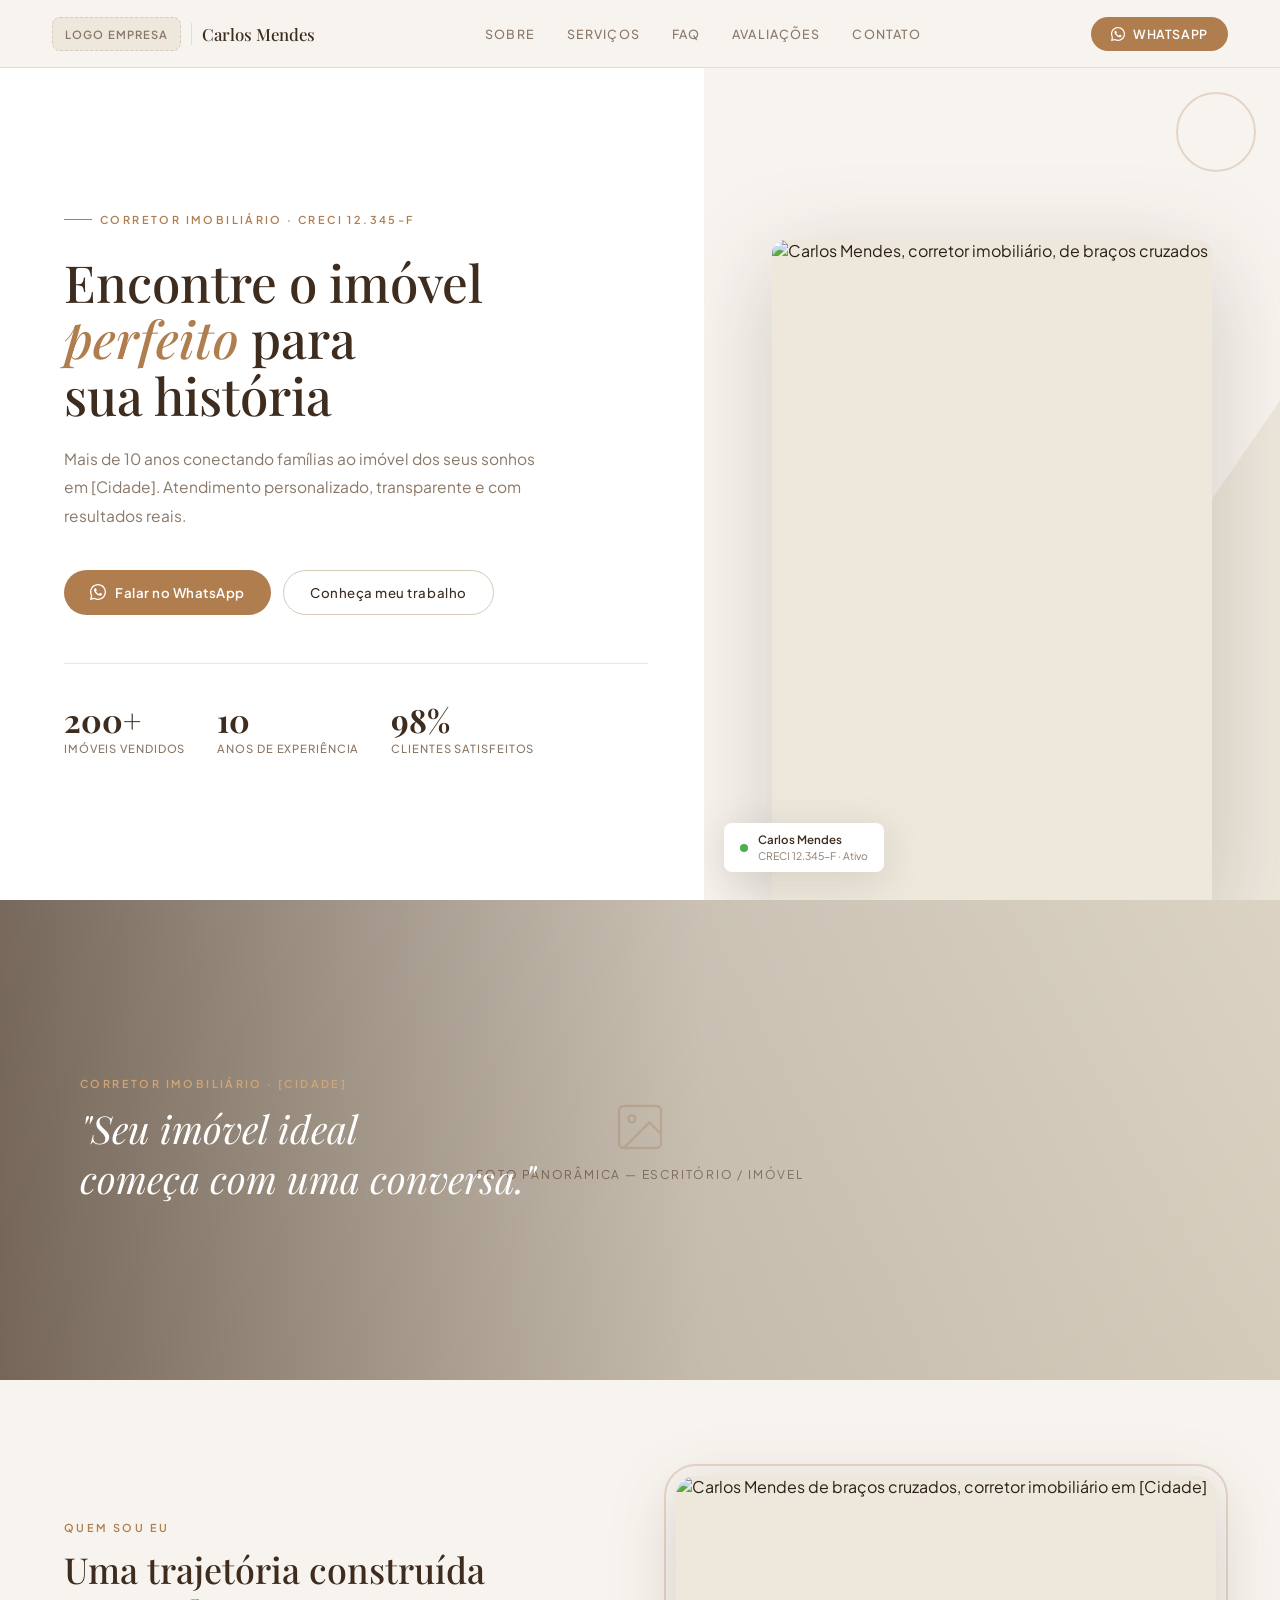
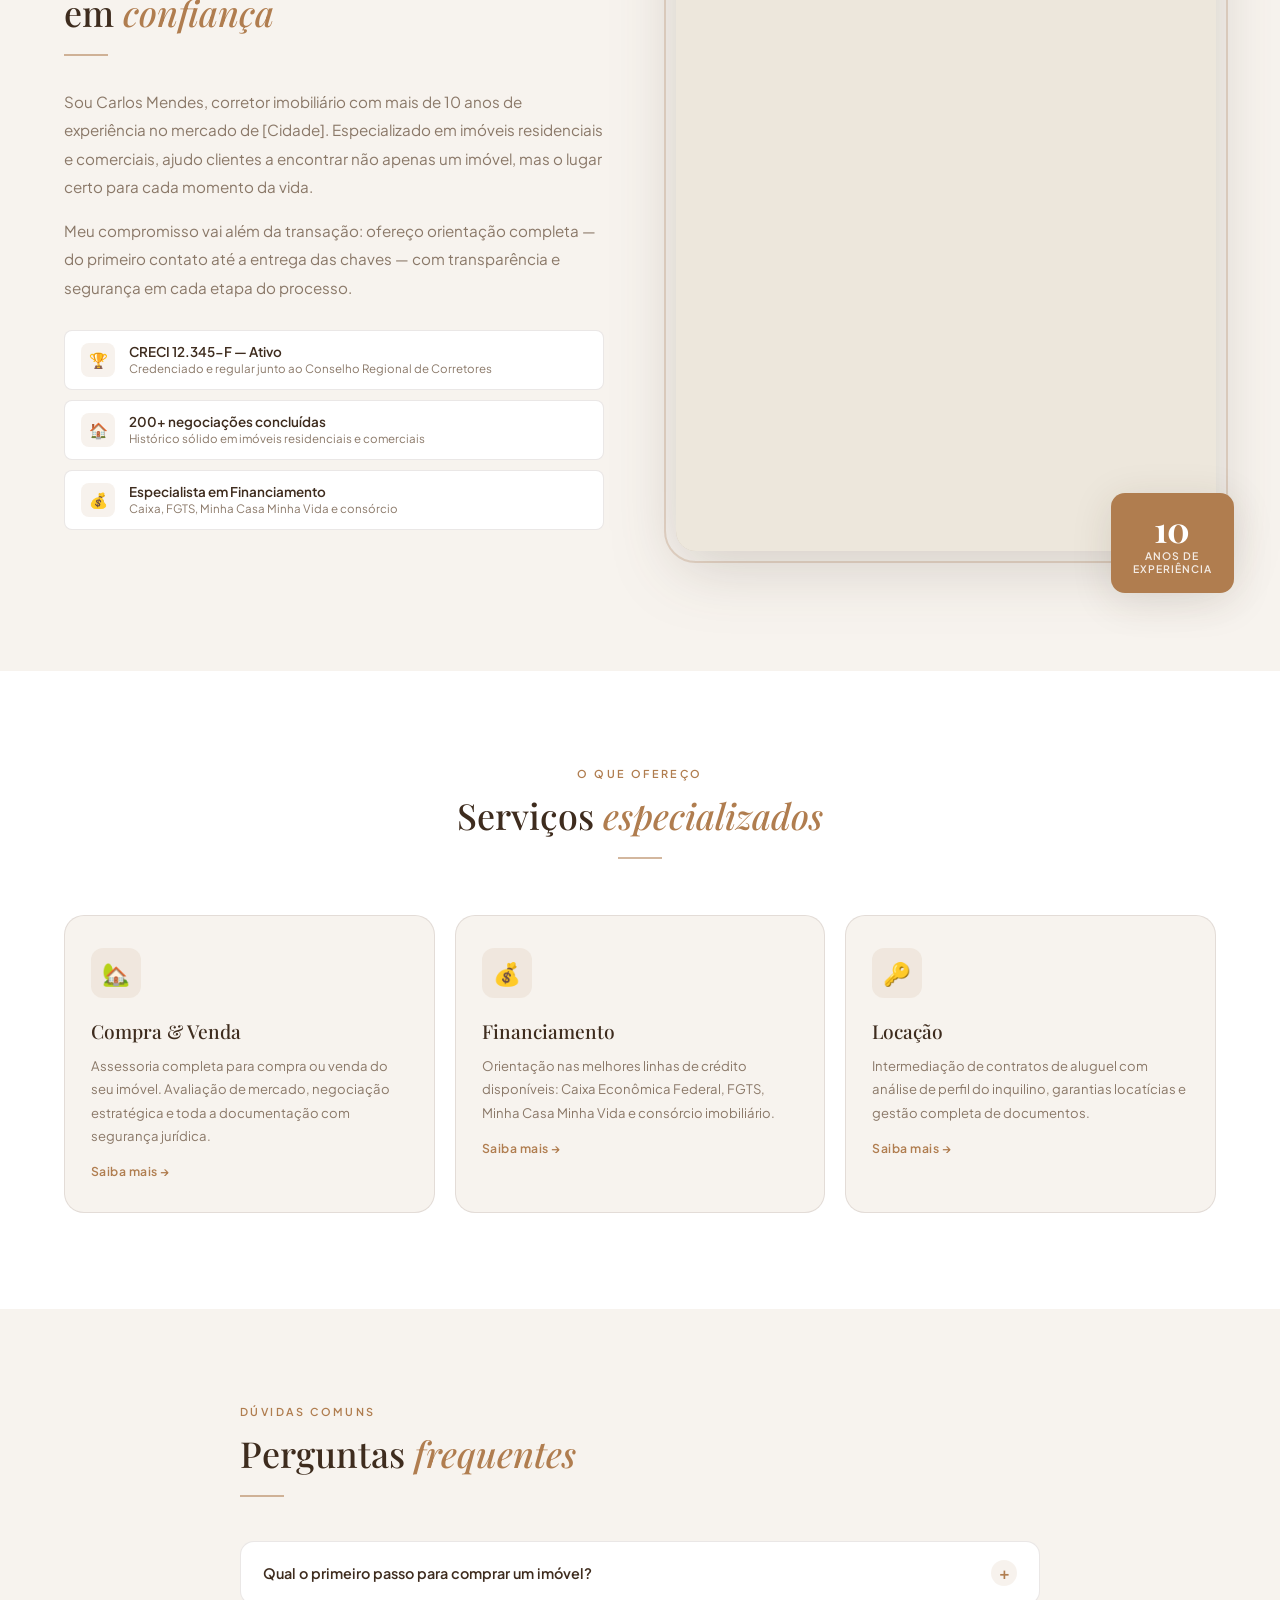
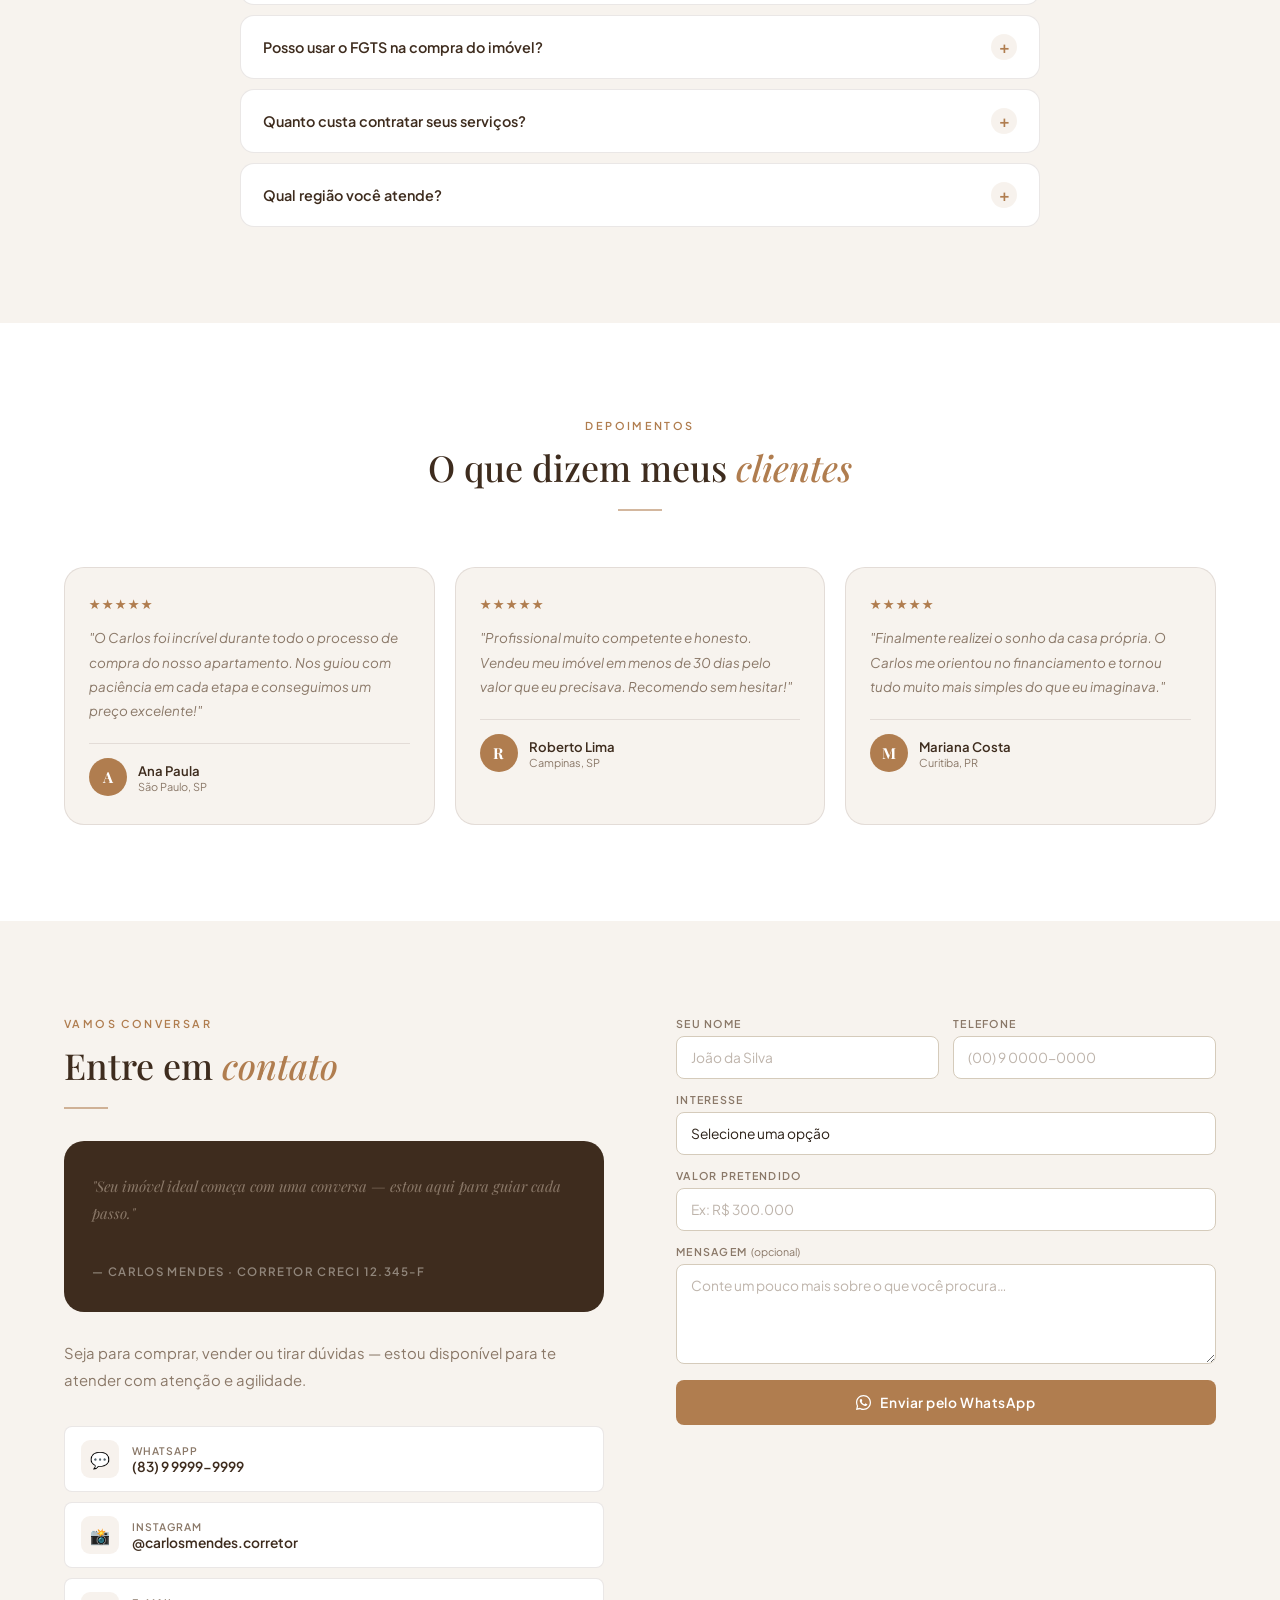
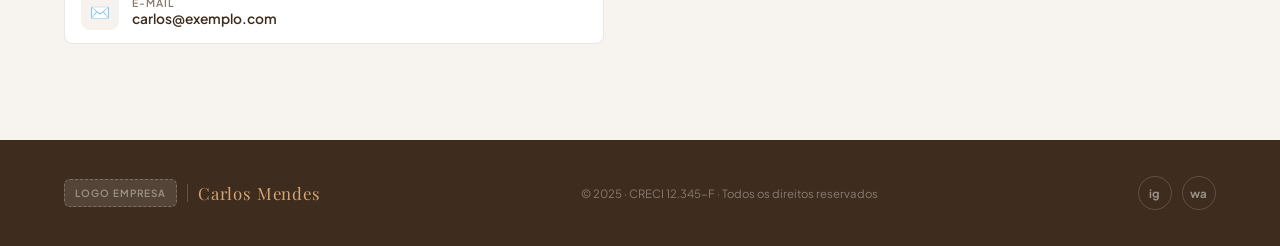
==== PortfolioFinal.html @ 8fe86f91 "Adding code v1.0" ====
<!DOCTYPE html>
<html lang="pt-BR">


<head>
  <!-- ═══════════════════════════════════════════════════════════
       CONFIGURAÇÕES BÁSICAS DO DOCUMENTO
  ═══════════════════════════════════════════════════════════ -->

  <!-- Define o conjunto de caracteres como UTF-8 (suporte a acentos e caracteres especiais) -->
  <meta charset="UTF-8">

  <!-- Garante que o site se adapte ao tamanho da tela do dispositivo (responsividade mobile) -->
  <meta name="viewport" content="width=device-width, initial-scale=1.0">

  <!-- Compatibilidade com versões antigas do Internet Explorer -->
  <meta http-equiv="X-UA-Compatible" content="IE=edge">


  <!-- ═══════════════════════════════════════════════════════════
       SEO — METADADOS BÁSICOS
       Esses dados aparecem nos resultados de busca do Google
  ═══════════════════════════════════════════════════════════ -->

  <!-- Título da página que aparece na aba do navegador e no Google -->
  <!-- PERSONALIZE: substitua [Cidade] pela cidade real do corretor -->
  <title>Carlos Mendes | Corretor Imobiliário em [Cidade] — CRECI 12.345-F</title>

  <!-- Descrição que aparece no Google abaixo do título — máx 160 caracteres -->
  <!-- PERSONALIZE: adapte com a cidade, especialidades e CRECI real -->
  <meta name="description" content="Carlos Mendes, corretor imobiliário com 10 anos de experiência em [Cidade]. Especialista em compra, venda, locação e financiamento imobiliário. CRECI 12.345-F. Atendimento via WhatsApp.">

  <!-- Palavras-chave secundárias (menor peso no Google moderno, mas ainda útil) -->
  <!-- PERSONALIZE: adicione o nome da cidade e especialidades reais -->
  <meta name="keywords" content="corretor imobiliário, imóveis em [cidade], comprar imóvel, vender imóvel, financiamento imobiliário, CRECI, Carlos Mendes corretor">

  <!-- Nome do autor/responsável pela página -->
  <meta name="author" content="Carlos Mendes">

  <!-- Instrução para robôs de busca: indexar a página e seguir todos os links -->
  <!-- max-snippet, max-image-preview e max-video-preview permitem previews ricos no Google -->
  <meta name="robots" content="index, follow, max-snippet:-1, max-image-preview:large, max-video-preview:-1">

  <!-- Cor da barra de endereço no Chrome Mobile (Android) -->
  <meta name="theme-color" content="#F7F3EE">

  <!-- URL canônica: evita conteúdo duplicado quando há múltiplas URLs para a mesma página -->
  <!-- PERSONALIZE: substitua pelo domínio real -->
  <link rel="canonical" href="https://carlosmendes.com.br/">


  <!-- ═══════════════════════════════════════════════════════════
       OPEN GRAPH — COMPARTILHAMENTO NO FACEBOOK / WHATSAPP
       Controla como o link aparece quando compartilhado nas redes sociais
  ═══════════════════════════════════════════════════════════ -->

  <!-- Tipo de conteúdo -->
  <meta property="og:type" content="website">
  <!-- URL oficial da página -->
  <meta property="og:url" content="https://carlosmendes.com.br/">
  <!-- Título exibido no preview de compartilhamento -->
  <meta property="og:title" content="Carlos Mendes | Corretor Imobiliário — CRECI 12.345-F">
  <!-- Descrição no preview de compartilhamento -->
  <meta property="og:description" content="Especialista em compra, venda e locação de imóveis em [Cidade]. Atendimento personalizado e transparente.">
  <!-- Imagem exibida no preview — PERSONALIZE: crie uma imagem 1200×630px e suba no servidor -->
  <meta property="og:image" content="https://carlosmendes.com.br/og-image.jpg">
  <meta property="og:image:width" content="1200">
  <meta property="og:image:height" content="630">
  <!-- Idioma do conteúdo para o Facebook -->
  <meta property="og:locale" content="pt_BR">
  <!-- Nome do site (aparece no preview) -->
  <meta property="og:site_name" content="Carlos Mendes Corretor">


  <!-- ═══════════════════════════════════════════════════════════
       TWITTER CARD — COMPARTILHAMENTO NO TWITTER/X
  ═══════════════════════════════════════════════════════════ -->

  <!-- summary_large_image = imagem grande no preview -->
  <meta name="twitter:card" content="summary_large_image">
  <meta name="twitter:title" content="Carlos Mendes | Corretor Imobiliário">
  <meta name="twitter:description" content="Especialista em compra, venda e locação de imóveis em [Cidade].">
  <meta name="twitter:image" content="https://carlosmendes.com.br/og-image.jpg">


  <!-- ═══════════════════════════════════════════════════════════
       SCHEMA.ORG — DADOS ESTRUTURADOS (JSON-LD)
       Permite que o Google entenda que esta é a página de um Corretor Imobiliário
       e exiba informações ricas nos resultados (estrelas, telefone, endereço)
       PERSONALIZE: atualize todos os campos com os dados reais
  ═══════════════════════════════════════════════════════════ -->
  <script type="application/ld+json">
  {
    "@context": "https://schema.org",
    "@type": "RealEstateAgent",
    "name": "Carlos Mendes",
    "description": "Corretor imobiliário com 10 anos de experiência em [Cidade], especializado em compra, venda, locação e financiamento.",
    "url": "https://carlosmendes.com.br",
    "telephone": "+55-83-99999-9999",
    "email": "carlos@exemplo.com",
    "address": {
      "@type": "PostalAddress",
      "addressLocality": "[Cidade]",
      "addressRegion": "[Estado]",
      "addressCountry": "BR"
    },
    "sameAs": ["https://instagram.com/carlosmendes.corretor"],
    "hasCredential": {
      "@type": "EducationalOccupationalCredential",
      "credentialCategory": "license",
      "name": "CRECI 12.345-F"
    },
    "aggregateRating": {
      "@type": "AggregateRating",
      "ratingValue": "4.9",
      "reviewCount": "87"
    }
  }
  </script>

  <!-- Schema de FAQ: cada pergunta/resposta pode aparecer diretamente nos resultados do Google -->
  <script type="application/ld+json">
  {
    "@context": "https://schema.org",
    "@type": "FAQPage",
    "mainEntity": [
      {
        "@type": "Question",
        "name": "Qual o primeiro passo para comprar um imóvel?",
        "acceptedAnswer": {
          "@type": "Answer",
          "text": "O primeiro passo é entender seu perfil financeiro e definir o valor que pode investir. Em seguida, agendamos uma conversa para mapear suas necessidades e iniciar a busca."
        }
      },
      {
        "@type": "Question",
        "name": "Posso usar o FGTS na compra do imóvel?",
        "acceptedAnswer": {
          "@type": "Answer",
          "text": "Sim! O FGTS pode ser usado para entrada, amortização do saldo devedor ou quitação, desde que atendidas as condições da Caixa Econômica Federal."
        }
      },
      {
        "@type": "Question",
        "name": "Quanto custa contratar um corretor de imóveis?",
        "acceptedAnswer": {
          "@type": "Answer",
          "text": "A comissão é regulamentada pelo CRECI e normalmente paga pelo vendedor. Para o comprador, a intermediação geralmente não gera custo adicional."
        }
      }
    ]
  }
  </script>


  <!-- ═══════════════════════════════════════════════════════════
       FONTES — CARREGAMENTO OTIMIZADO PARA PERFORMANCE
       Técnica: media="print" + onload evita bloquear a renderização
       (a página aparece antes mesmo da fonte terminar de carregar)
  ═══════════════════════════════════════════════════════════ -->

  <!-- Pré-conecta ao servidor do Google Fonts para reduzir latência DNS -->
  <link rel="preconnect" href="https://fonts.googleapis.com">
  <link rel="preconnect" href="https://fonts.gstatic.com" crossorigin>

  <!-- Pré-carrega o CSS das fontes (baixa em paralelo sem bloquear o render) -->
  <link rel="preload" as="style" href="https://fonts.googleapis.com/css2?family=Playfair+Display:ital,wght@0,500;0,700;1,500&family=Plus+Jakarta+Sans:wght@400;500;600&display=swap">

  <!-- Carrega a fonte de forma não-bloqueante:
       começa como media="print" (ignorada no render), e quando carrega muda para media="all" -->
  <link rel="stylesheet" href="https://fonts.googleapis.com/css2?family=Playfair+Display:ital,wght@0,500;0,700;1,500&family=Plus+Jakarta+Sans:wght@400;500;600&display=swap" media="print" onload="this.media='all'">

  <!-- Fallback para usuários sem JavaScript: carrega a fonte normalmente -->
  <noscript>
    <link rel="stylesheet" href="https://fonts.googleapis.com/css2?family=Playfair+Display:ital,wght@0,500;0,700;1,500&family=Plus+Jakarta+Sans:wght@400;500;600&display=swap">
  </noscript>

  <!-- Estilos do portfólio -->
  <link rel="stylesheet" href="Style.css">
</head>

<body>

  <!-- Link de acessibilidade invisível — aparece apenas ao navegar via teclado (Tab)
       Permite usuários com leitores de tela pular direto para o conteúdo -->
  <a class="skip-link" href="#main-content">Ir para o conteúdo principal</a>


  <!-- ══════════════════════════════════════════════════════════
       NAVEGAÇÃO PRINCIPAL FIXA
  ══════════════════════════════════════════════════════════ -->
  <nav role="navigation" aria-label="Navegação principal">

    <!-- Marca: logo da empresa + divisor + nome do corretor -->
    <div class="nav-brand">

      <!-- ── SLOT LOGO DA EMPRESA NA NAV ──
           COMO USAR: substitua o <span> abaixo por:
           <img class="nav-logo-empresa" src="logo-imobiliaria.png" alt="Nome da Imobiliária" width="120" height="34">
      -->
      <div class="nav-logo-empresa">
        <span class="nav-logo-placeholder" aria-label="Espaço para logo da imobiliária">Logo Empresa</span>
      </div>

      <!-- Divisor vertical entre logo e nome -->
      <div class="nav-divider" aria-hidden="true"></div>

      <!-- Nome do corretor na nav -->
      <span class="nav-nome">Carlos Mendes</span>
    </div>

    <!-- Links de navegação (DIV em vez de nav para evitar nav aninhado — HTML inválido) -->
    <div class="nav-links" aria-label="Links de navegação">
      <a href="#sobre">Sobre</a>
      <a href="#servicos">Serviços</a>
      <a href="#faq">FAQ</a>
      <a href="#feedbacks">Avaliações</a>
      <a href="#contato">Contato</a>
    </div>

    <!-- Botão WhatsApp no canto direito
         target="_blank" abre em nova aba | rel="noopener noreferrer" previne vulnerabilidade de segurança
         PERSONALIZE: substitua o número pelo real no formato DDI+DDD+número -->
    <a href="https://wa.me/5583999999999?text=Olá%2C%20vim%20pelo%20site%20e%20gostaria%20de%20mais%20informações!"
       class="nav-cta" target="_blank" rel="noopener noreferrer"
       aria-label="Abrir WhatsApp para falar com Carlos Mendes">
      <svg width="14" height="14" viewBox="0 0 24 24" fill="currentColor" aria-hidden="true">
        <path d="M17.472 14.382c-.297-.149-1.758-.867-2.03-.967-.273-.099-.471-.148-.67.15-.197.297-.767.966-.94 1.164-.173.199-.347.223-.644.075-.297-.15-1.255-.463-2.39-1.475-.883-.788-1.48-1.761-1.653-2.059-.173-.297-.018-.458.13-.606.134-.133.298-.347.446-.52.149-.174.198-.298.298-.497.099-.198.05-.371-.025-.52-.075-.149-.669-1.612-.916-2.207-.242-.579-.487-.5-.669-.51-.173-.008-.371-.01-.57-.01-.198 0-.52.074-.792.372-.272.297-1.04 1.016-1.04 2.479 0 1.462 1.065 2.875 1.213 3.074.149.198 2.096 3.2 5.077 4.487.709.306 1.262.489 1.694.625.712.227 1.36.195 1.871.118.571-.085 1.758-.719 2.006-1.413.248-.694.248-1.289.173-1.413-.074-.124-.272-.198-.57-.347z"/>
        <path d="M12 0C5.373 0 0 5.373 0 12c0 2.025.507 3.933 1.395 5.608L0 24l6.545-1.376C8.18 23.516 10.05 24 12 24c6.627 0 12-5.373 12-12S18.627 0 12 0zm0 22c-1.85 0-3.612-.478-5.153-1.32l-.37-.219-3.821.802.835-3.706-.24-.381C2.493 15.546 2 13.83 2 12 2 6.477 6.477 2 12 2s10 4.477 10 10-4.477 10-10 10z"/>
      </svg>
      WhatsApp
    </a>

    <!-- Botão hambúrguer — aria-expanded indica ao leitor de tela se o menu está aberto -->
    <button class="hamburger" onclick="toggleMenu()" aria-expanded="false" aria-controls="mobileMenu" aria-label="Abrir menu">
      <span></span>
      <span></span>
      <span></span>
    </button>
  </nav>


  <!-- ══════════════════════════════════════════════════════════
       MENU MOBILE (OVERLAY)
       role="dialog" e aria-modal informam leitores de tela que é um modal
  ══════════════════════════════════════════════════════════ -->
  <div class="mob-menu" id="mobileMenu" role="dialog" aria-modal="true" aria-label="Menu de navegação">
    <!-- Botão fechar (×) no canto superior direito -->
    <button class="mob-close" onclick="toggleMenu()" aria-label="Fechar menu">✕</button>

    <!-- Links — onclick fecha o menu ao navegar para uma seção -->
    <a href="#sobre"     onclick="toggleMenu()">Sobre</a>
    <a href="#servicos"  onclick="toggleMenu()">Serviços</a>
    <a href="#faq"       onclick="toggleMenu()">FAQ</a>
    <a href="#feedbacks" onclick="toggleMenu()">Avaliações</a>
    <a href="#contato"   onclick="toggleMenu()">Contato</a>

    <!-- CTA WhatsApp no menu mobile -->
    <a href="https://wa.me/5583999999999" class="btn-primary mob-cta"
       target="_blank" rel="noopener noreferrer" onclick="toggleMenu()">
      Falar no WhatsApp
    </a>
  </div>


  <!-- ══════════════════════════════════════════════════════════
       CONTEÚDO PRINCIPAL
       id="main-content" é o destino do skip-link de acessibilidade
  ══════════════════════════════════════════════════════════ -->
  <main id="main-content">


    <!-- ═══════════════════════════════════════════════════════
         HERO — PRIMEIRA DOBRA
         Primeira coisa que o visitante vê ao acessar o site
    ═══════════════════════════════════════════════════════ -->
    <section id="hero" aria-label="Apresentação">

      <!-- Coluna esquerda: conteúdo textual + CTAs + estatísticas -->
      <div class="hero-left">
        <!-- Tag de credencial acima do título -->
        <span class="hero-eyebrow">Corretor Imobiliário · CRECI 12.345-F</span>

        <!-- H1: deve existir apenas uma vez por página — fundamental para SEO -->
        <h1 class="hero-title">
          Encontre o imóvel<br>
          <em>perfeito</em> para<br>
          sua história
        </h1>

        <!-- Descrição resumida — PERSONALIZE com a cidade real -->
        <p class="hero-desc">
          Mais de 10 anos conectando famílias ao imóvel dos seus sonhos em [Cidade].
          Atendimento personalizado, transparente e com resultados reais.
        </p>

        <!-- Dois botões: primário (WhatsApp) e secundário (rolar para Sobre) -->
        <div class="hero-ctas">
          <!-- Botão principal: abre WhatsApp com mensagem pré-preenchida
               O texto da mensagem está URL-encoded (espaços viram %20, etc.) -->
          <a href="https://wa.me/5583999999999?text=Olá%2C%20vim%20pelo%20site%20e%20gostaria%20de%20mais%20informações!"
             class="btn-primary" target="_blank" rel="noopener noreferrer"
             aria-label="Falar com Carlos Mendes pelo WhatsApp">
            <svg width="16" height="16" viewBox="0 0 24 24" fill="currentColor" aria-hidden="true">
              <path d="M17.472 14.382c-.297-.149-1.758-.867-2.03-.967-.273-.099-.471-.148-.67.15-.197.297-.767.966-.94 1.164-.173.199-.347.223-.644.075-.297-.15-1.255-.463-2.39-1.475-.883-.788-1.48-1.761-1.653-2.059-.173-.297-.018-.458.13-.606.134-.133.298-.347.446-.52.149-.174.198-.298.298-.497.099-.198.05-.371-.025-.52-.075-.149-.669-1.612-.916-2.207-.242-.579-.487-.5-.669-.51-.173-.008-.371-.01-.57-.01-.198 0-.52.074-.792.372-.272.297-1.04 1.016-1.04 2.479 0 1.462 1.065 2.875 1.213 3.074.149.198 2.096 3.2 5.077 4.487.709.306 1.262.489 1.694.625.712.227 1.36.195 1.871.118.571-.085 1.758-.719 2.006-1.413.248-.694.248-1.289.173-1.413-.074-.124-.272-.198-.57-.347z"/>
              <path d="M12 0C5.373 0 0 5.373 0 12c0 2.025.507 3.933 1.395 5.608L0 24l6.545-1.376C8.18 23.516 10.05 24 12 24c6.627 0 12-5.373 12-12S18.627 0 12 0zm0 22c-1.85 0-3.612-.478-5.153-1.32l-.37-.219-3.821.802.835-3.706-.24-.381C2.493 15.546 2 13.83 2 12 2 6.477 6.477 2 12 2s10 4.477 10 10-4.477 10-10 10z"/>
            </svg>
            Falar no WhatsApp
          </a>
          <!-- Botão secundário: ancora para a seção #sobre -->
          <a href="#sobre" class="btn-ghost">Conheça meu trabalho</a>
        </div>

        <!-- Estatísticas em destaque -->
        <div class="hero-stats" aria-label="Estatísticas">
          <div>
            <div class="stat-num">200<span aria-hidden="true">+</span></div>
            <div class="stat-lbl">Imóveis vendidos</div>
          </div>
          <div>
            <div class="stat-num">10</div>
            <div class="stat-lbl">Anos de experiência</div>
          </div>
          <div>
            <div class="stat-num">98%</div>
            <div class="stat-lbl">Clientes satisfeitos</div>
          </div>
        </div>
      </div>

      <!-- Coluna direita: foto do corretor como elemento visual
           aria-hidden pois é decorativa — conteúdo já está no texto -->
      <div class="hero-right" aria-hidden="true">
        <div class="hero-photo-wrap">
          <!-- ── FOTO 2 — PNG do corretor ──
               Substitua src pelo arquivo real (PNG fundo transparente, 600×900px)
               loading="eager" + fetchpriority="high" = carrega imediatamente (é o LCP da página) -->
          <img
            class="foto-hero"
            src="foto-corretor-hero.png"
            alt="Carlos Mendes, corretor imobiliário, de braços cruzados"
            width="440" height="660"
            loading="eager"
            fetchpriority="high"
            decoding="async"
            onerror="this.style.background='var(--sand-mid)';this.removeAttribute('src')"
          >
        </div>
        <!-- Badge CRECI flutuante sobre a foto -->
        <div class="badge-creci" aria-label="CRECI ativo">
          <div class="badge-dot" aria-hidden="true"></div>
          <div>
            <div class="badge-label">Carlos Mendes</div>
            <div class="badge-sub">CRECI 12.345-F · Ativo</div>
          </div>
        </div>
      </div>
    </section>


    <!-- ═══════════════════════════════════════════════════════
         BANNER FULL-WIDTH — FOTO 1
         Imagem panorâmica do escritório/imóvel que vai de ponta a ponta
         PERSONALIZE: substitua src pelo arquivo real (1600×480px JPG)
    ═══════════════════════════════════════════════════════ -->
    <div id="banner-full" role="img" aria-label="Ambiente de trabalho de Carlos Mendes">
      <img
        class="banner-img"
        src="banner-escritorio.jpg"
        alt="Escritório e imóveis atendidos por Carlos Mendes em [Cidade]"
        width="1600" height="480"
        loading="eager"
        fetchpriority="high"
        decoding="async"
        onerror="this.style.display='none'; this.parentElement.querySelector('.banner-placeholder').style.display='flex';"
      >
      <!-- Placeholder: visível quando a imagem não carrega (onerror) -->
      <div class="banner-placeholder" style="display:none;" aria-hidden="true">
        <svg width="56" height="56" viewBox="0 0 24 24" fill="none" stroke="#B07D4F" stroke-width="1">
          <rect x="3" y="3" width="18" height="18" rx="2"/>
          <circle cx="8.5" cy="8.5" r="1.5"/>
          <path d="M21 15l-5-5L5 21"/>
        </svg>
        <span>Foto panorâmica — escritório / imóvel</span>
      </div>
      <!-- Overlay com texto sobre a imagem -->
      <div class="banner-overlay" aria-hidden="true">
        <span class="banner-tag">Corretor Imobiliário · [Cidade]</span>
        <p class="banner-quote">"Seu imóvel ideal<br>começa com uma conversa."</p>
      </div>
    </div>


    <!-- ═══════════════════════════════════════════════════════
         SOBRE MIM
         aria-labelledby="sobre-titulo" associa a section ao seu H2 para leitores de tela
    ═══════════════════════════════════════════════════════ -->
    <section id="sobre" aria-labelledby="sobre-titulo">

      <!-- Coluna esquerda: texto + credenciais -->
      <div class="sobre-text fade-in">
        <span class="section-eyebrow">Quem sou eu</span>
        <h2 class="section-title" id="sobre-titulo">
          Uma trajetória construída<br>em <em>confiança</em>
        </h2>
        <div class="accent-bar" aria-hidden="true"></div>

        <!-- Texto biográfico — PERSONALIZE com cidade e especialidades reais -->
        <p>
          Sou Carlos Mendes, corretor imobiliário com mais de 10 anos de experiência no mercado de [Cidade].
          Especializado em imóveis residenciais e comerciais, ajudo clientes a encontrar não apenas um imóvel,
          mas o lugar certo para cada momento da vida.
        </p>
        <p>
          Meu compromisso vai além da transação: ofereço orientação completa — do primeiro contato até
          a entrega das chaves — com transparência e segurança em cada etapa do processo.
        </p>

        <!-- Lista de credenciais com ícone + nome + descrição -->
        <ul class="creds" aria-label="Credenciais e diferenciais">
          <li class="cred-row">
            <div class="cred-ic" aria-hidden="true">🏆</div>
            <div>
              <div class="cred-name">CRECI 12.345-F — Ativo</div>
              <div class="cred-desc">Credenciado e regular junto ao Conselho Regional de Corretores</div>
            </div>
          </li>
          <li class="cred-row">
            <div class="cred-ic" aria-hidden="true">🏠</div>
            <div>
              <div class="cred-name">200+ negociações concluídas</div>
              <div class="cred-desc">Histórico sólido em imóveis residenciais e comerciais</div>
            </div>
          </li>
          <li class="cred-row">
            <div class="cred-ic" aria-hidden="true">💰</div>
            <div>
              <div class="cred-name">Especialista em Financiamento</div>
              <div class="cred-desc">Caixa, FGTS, Minha Casa Minha Vida e consórcio</div>
            </div>
          </li>
        </ul>
      </div>

      <!-- Coluna direita: foto do corretor sobre fundo decorativo -->
      <div class="sobre-visual fade-in" aria-hidden="true">
        <div class="sobre-photo-frame">
          <!-- ── FOTO 3 — PNG do corretor de braços cruzados ou apontando ──
               Substitua src pelo arquivo real (PNG fundo transparente, 600×750px)
               loading="lazy" posterga o carregamento (elemento abaixo do fold) -->
          <img
            class="foto-sobre"
            src="foto-corretor-sobre.png"
            alt="Carlos Mendes de braços cruzados, corretor imobiliário em [Cidade]"
            width="600" height="750"
            loading="lazy"
            decoding="async"
            onerror="this.style.background='var(--sand-mid)';this.removeAttribute('src')"
          >
        </div>
        <!-- Card dourado flutuante no canto inferior direito -->
        <div class="exp-card" aria-label="10 anos de experiência">
          <div class="exp-num">10</div>
          <div class="exp-lbl">anos de<br>experiência</div>
        </div>
      </div>
    </section>


    <!-- ═══════════════════════════════════════════════════════
         SERVIÇOS
    ═══════════════════════════════════════════════════════ -->
    <section id="servicos" aria-labelledby="servicos-titulo">
      <div class="section-header fade-in">
        <span class="section-eyebrow">O que ofereço</span>
        <h2 class="section-title" id="servicos-titulo">Serviços <em>especializados</em></h2>
        <div class="accent-bar"></div>
      </div>

      <!-- article é o elemento semântico correto para conteúdo autônomo como um card -->
      <div class="services-grid">
        <article class="service-card fade-in">
          <div class="svc-icon" aria-hidden="true">🏡</div>
          <h3 class="svc-name">Compra &amp; Venda</h3><!-- &amp; é o escape correto para & em HTML -->
          <p class="svc-desc">Assessoria completa para compra ou venda do seu imóvel. Avaliação de mercado, negociação estratégica e toda a documentação com segurança jurídica.</p>
          <a href="#contato" class="svc-link" aria-label="Saiba mais sobre compra e venda de imóveis">Saiba mais →</a>
        </article>
        <article class="service-card fade-in">
          <div class="svc-icon" aria-hidden="true">💰</div>
          <h3 class="svc-name">Financiamento</h3>
          <p class="svc-desc">Orientação nas melhores linhas de crédito disponíveis: Caixa Econômica Federal, FGTS, Minha Casa Minha Vida e consórcio imobiliário.</p>
          <a href="#contato" class="svc-link" aria-label="Saiba mais sobre financiamento imobiliário">Saiba mais →</a>
        </article>
        <article class="service-card fade-in">
          <div class="svc-icon" aria-hidden="true">🔑</div>
          <h3 class="svc-name">Locação</h3>
          <p class="svc-desc">Intermediação de contratos de aluguel com análise de perfil do inquilino, garantias locatícias e gestão completa de documentos.</p>
          <a href="#contato" class="svc-link" aria-label="Saiba mais sobre locação de imóveis">Saiba mais →</a>
        </article>
      </div>
    </section>


    <!-- ═══════════════════════════════════════════════════════
         FAQ — PERGUNTAS FREQUENTES
         As perguntas também estão no Schema.org JSON-LD no <head>
         para aparecerem diretamente nos resultados do Google
    ═══════════════════════════════════════════════════════ -->
    <section id="faq" aria-labelledby="faq-titulo">
      <div class="faq-inner">
        <div class="fade-in" style="margin-bottom:44px;">
          <span class="section-eyebrow">Dúvidas comuns</span>
          <h2 class="section-title" id="faq-titulo">Perguntas <em>frequentes</em></h2>
          <div class="accent-bar"></div>
        </div>

        <div class="faq-list fade-in" role="list">

          <!-- Cada item FAQ: botão clicável (pergunta) + div oculta (resposta)
               onclick passa o elemento pai para toggleFaq() no JS -->
          <div class="faq-item" role="listitem">
            <button class="faq-q" onclick="toggleFaq(this.parentElement)" aria-expanded="false">
              Qual o primeiro passo para comprar um imóvel?
              <span class="faq-icon" aria-hidden="true">+</span>
            </button>
            <div class="faq-a" role="region">
              O primeiro passo é entender seu perfil financeiro e definir o valor que pode investir.
              Em seguida, agendamos uma conversa para mapear suas necessidades e iniciar a busca pelo imóvel ideal.
            </div>
          </div>

          <div class="faq-item" role="listitem">
            <button class="faq-q" onclick="toggleFaq(this.parentElement)" aria-expanded="false">
              Posso usar o FGTS na compra do imóvel?
              <span class="faq-icon" aria-hidden="true">+</span>
            </button>
            <div class="faq-a" role="region">
              Sim! O FGTS pode ser utilizado para entrada, amortizar o saldo devedor ou quitar o financiamento,
              desde que atendidas as condições da Caixa Econômica Federal. Oriento você em cada etapa desse processo.
            </div>
          </div>

          <div class="faq-item" role="listitem">
            <button class="faq-q" onclick="toggleFaq(this.parentElement)" aria-expanded="false">
              Quanto custa contratar seus serviços?
              <span class="faq-icon" aria-hidden="true">+</span>
            </button>
            <div class="faq-a" role="region">
              A comissão do corretor é regulamentada pelo CRECI e normalmente é paga pelo vendedor.
              Para o comprador, o serviço de intermediação geralmente não gera custo adicional.
            </div>
          </div>

          <div class="faq-item" role="listitem">
            <button class="faq-q" onclick="toggleFaq(this.parentElement)" aria-expanded="false">
              Qual região você atende?
              <span class="faq-icon" aria-hidden="true">+</span>
            </button>
            <div class="faq-a" role="region">
              Atuo principalmente em [Cidade] e região. Entre em contato e me conte onde está
              buscando seu imóvel — será um prazer te orientar!
            </div>
          </div>

        </div>
      </div>
    </section>


    <!-- ═══════════════════════════════════════════════════════
         FEEDBACKS / DEPOIMENTOS
    ═══════════════════════════════════════════════════════ -->
    <section id="feedbacks" aria-labelledby="feedbacks-titulo">
      <div class="section-header fade-in">
        <span class="section-eyebrow">Depoimentos</span>
        <h2 class="section-title" id="feedbacks-titulo">O que dizem meus <em>clientes</em></h2>
        <div class="accent-bar"></div>
      </div>

      <div class="testimonials" aria-label="Avaliações de clientes">
        <!-- blockquote é o elemento semântico correto para citações -->
        <article class="t-card fade-in">
          <div class="t-stars" aria-label="5 estrelas">★★★★★</div>
          <blockquote class="t-text">"O Carlos foi incrível durante todo o processo de compra do nosso apartamento. Nos guiou com paciência em cada etapa e conseguimos um preço excelente!"</blockquote>
          <div class="t-author">
            <div class="t-avatar" aria-hidden="true">A</div><!-- inicial do nome -->
            <div><div class="t-name">Ana Paula</div><div class="t-loc">São Paulo, SP</div></div>
          </div>
        </article>

        <article class="t-card fade-in">
          <div class="t-stars" aria-label="5 estrelas">★★★★★</div>
          <blockquote class="t-text">"Profissional muito competente e honesto. Vendeu meu imóvel em menos de 30 dias pelo valor que eu precisava. Recomendo sem hesitar!"</blockquote>
          <div class="t-author">
            <div class="t-avatar" aria-hidden="true">R</div>
            <div><div class="t-name">Roberto Lima</div><div class="t-loc">Campinas, SP</div></div>
          </div>
        </article>

        <article class="t-card fade-in">
          <div class="t-stars" aria-label="5 estrelas">★★★★★</div>
          <blockquote class="t-text">"Finalmente realizei o sonho da casa própria. O Carlos me orientou no financiamento e tornou tudo muito mais simples do que eu imaginava."</blockquote>
          <div class="t-author">
            <div class="t-avatar" aria-hidden="true">M</div>
            <div><div class="t-name">Mariana Costa</div><div class="t-loc">Curitiba, PR</div></div>
          </div>
        </article>
      </div>
    </section>


    <!-- ═══════════════════════════════════════════════════════
         CONTATO
         Grid de 2 colunas:
         - Esquerda: citação + canais diretos (WhatsApp, Instagram, E-mail)
         - Direita: formulário que monta mensagem e redireciona para o WhatsApp
    ═══════════════════════════════════════════════════════ -->
    <section id="contato" aria-labelledby="contato-titulo">
      <div class="contato-grid">

        <!-- Coluna esquerda: info e canais -->
        <div class="contact-info">
          <span class="section-eyebrow">Vamos conversar</span>
          <h2 class="section-title" id="contato-titulo">Entre em <em>contato</em></h2>
          <div class="accent-bar"></div>

          <!-- Card escuro com citação -->
          <div class="contact-callout" aria-hidden="true">
            <p class="contact-callout-quote">"Seu imóvel ideal começa com uma conversa — estou aqui para guiar cada passo."</p>
            <span class="contact-callout-name">— Carlos Mendes · Corretor CRECI 12.345-F</span>
          </div>

          <p>Seja para comprar, vender ou tirar dúvidas — estou disponível para te atender com atenção e agilidade.</p>

          <!-- Canais de contato como DIV (não nav) para evitar conflito com a nav principal -->
          <div class="channels" aria-label="Canais de contato">

            <!-- PERSONALIZE: substitua o número pelo real no formato DDI+DDD+número -->
            <a href="https://wa.me/5583999999999?text=Olá%2C%20vim%20pelo%20site!" class="ch-item"
               target="_blank" rel="noopener noreferrer" aria-label="Falar pelo WhatsApp">
              <div class="ch-ic" aria-hidden="true">💬</div>
              <div>
                <div class="ch-lbl">WhatsApp</div>
                <div class="ch-val">(83) 9 9999-9999</div><!-- PERSONALIZE -->
              </div>
            </a>

            <!-- PERSONALIZE: substitua pelo perfil real -->
            <a href="https://instagram.com/carlosmendes.corretor" class="ch-item"
               target="_blank" rel="noopener noreferrer" aria-label="Ver perfil no Instagram">
              <div class="ch-ic" aria-hidden="true">📸</div>
              <div>
                <div class="ch-lbl">Instagram</div>
                <div class="ch-val">@carlosmendes.corretor</div><!-- PERSONALIZE -->
              </div>
            </a>

            <!-- PERSONALIZE: substitua pelo e-mail real -->
            <a href="mailto:carlos@exemplo.com" class="ch-item" aria-label="Enviar e-mail">
              <div class="ch-ic" aria-hidden="true">✉️</div>
              <div>
                <div class="ch-lbl">E-mail</div>
                <div class="ch-val">carlos@exemplo.com</div><!-- PERSONALIZE -->
              </div>
            </a>
          </div>
        </div>

        <!-- Coluna direita: formulário de contato
             Ao enviar, os dados são montados em uma mensagem e enviados pelo WhatsApp
             (não usa backend — tudo é feito no JS via link wa.me) -->
        <div class="form" role="form" aria-label="Formulário de contato">

          <!-- Linha com dois campos lado a lado: nome + telefone -->
          <div class="form-row">
            <div class="fg">
              <!-- for="f-nome" conecta o label ao input (clique no label foca o campo) -->
              <label for="f-nome">Seu nome</label>
              <!-- autocomplete="name" ajuda o navegador a preencher automaticamente -->
              <input id="f-nome" type="text" name="nome" placeholder="João da Silva" autocomplete="name" required>
            </div>
            <div class="fg">
              <label for="f-tel">Telefone</label>
              <!-- type="tel" exibe teclado numérico no mobile -->
              <input id="f-tel" type="tel" name="telefone" placeholder="(00) 9 0000-0000" autocomplete="tel" required>
            </div>
          </div>

          <!-- Select de tipo de interesse -->
          <div class="fg">
            <label for="f-interesse">Interesse</label>
            <select id="f-interesse" name="interesse" required>
              <option value="" disabled selected>Selecione uma opção</option>
              <option value="comprar">Comprar imóvel</option>
              <option value="vender">Vender imóvel</option>
              <option value="alugar">Alugar imóvel</option>
              <option value="financiamento">Financiamento</option>
              <option value="outro">Outro</option>
            </select>
          </div>

          <!-- Campo de valor pretendido -->
          <div class="fg">
            <label for="f-valor">Valor pretendido</label>
            <!-- inputmode="numeric" abre teclado numérico sem mudar o comportamento do campo -->
            <input id="f-valor" type="text" name="valor" placeholder="Ex: R$ 300.000" inputmode="numeric">
          </div>

          <!-- Textarea de mensagem (campo opcional) -->
          <div class="fg">
            <label for="f-msg">
              Mensagem
              <span style="font-weight:400;text-transform:none;letter-spacing:0;">(opcional)</span>
            </label>
            <textarea id="f-msg" name="mensagem" placeholder="Conte um pouco mais sobre o que você procura…"></textarea>
          </div>

          <!-- Botão de envio: chama sendWhatsApp() no JS
               type="button" evita comportamento padrão de submit de form -->
          <button class="btn-primary btn-submit" type="button" onclick="sendWhatsApp()"
                  aria-label="Enviar dados pelo WhatsApp">
            <svg width="15" height="15" viewBox="0 0 24 24" fill="currentColor" aria-hidden="true">
              <path d="M17.472 14.382c-.297-.149-1.758-.867-2.03-.967-.273-.099-.471-.148-.67.15-.197.297-.767.966-.94 1.164-.173.199-.347.223-.644.075-.297-.15-1.255-.463-2.39-1.475-.883-.788-1.48-1.761-1.653-2.059-.173-.297-.018-.458.13-.606.134-.133.298-.347.446-.52.149-.174.198-.298.298-.497.099-.198.05-.371-.025-.52-.075-.149-.669-1.612-.916-2.207-.242-.579-.487-.5-.669-.51-.173-.008-.371-.01-.57-.01-.198 0-.52.074-.792.372-.272.297-1.04 1.016-1.04 2.479 0 1.462 1.065 2.875 1.213 3.074.149.198 2.096 3.2 5.077 4.487.709.306 1.262.489 1.694.625.712.227 1.36.195 1.871.118.571-.085 1.758-.719 2.006-1.413.248-.694.248-1.289.173-1.413-.074-.124-.272-.198-.57-.347z"/>
              <path d="M12 0C5.373 0 0 5.373 0 12c0 2.025.507 3.933 1.395 5.608L0 24l6.545-1.376C8.18 23.516 10.05 24 12 24c6.627 0 12-5.373 12-12S18.627 0 12 0zm0 22c-1.85 0-3.612-.478-5.153-1.32l-.37-.219-3.821.802.835-3.706-.24-.381C2.493 15.546 2 13.83 2 12 2 6.477 6.477 2 12 2s10 4.477 10 10-4.477 10-10 10z"/>
            </svg>
            Enviar pelo WhatsApp
          </button>
        </div>

      </div><!-- /contato-grid -->
    </section>

  </main>


  <!-- ══════════════════════════════════════════════════════════
       RODAPÉ
       role="contentinfo" é o landmark ARIA semântico para rodapé
  ══════════════════════════════════════════════════════════ -->
  <footer role="contentinfo">
    <div class="footer-brand">
      <!-- ── SLOT LOGO DA EMPRESA NO FOOTER ──
           COMO USAR: substitua o <span> por:
           <img class="footer-logo-slot" src="logo-white.png" alt="Imobiliária" height="28"> -->
      <span class="footer-logo-slot" aria-label="Espaço para logo">Logo Empresa</span>
      <div class="footer-div" aria-hidden="true"></div>
      <span class="footer-name">Carlos Mendes</span>
    </div>

    <!-- Copyright — PERSONALIZE: atualize o ano conforme necessário -->
    <p class="footer-copy">© 2025 · CRECI 12.345-F · Todos os direitos reservados</p>

    <!-- Links para redes sociais -->
    <div class="footer-social" aria-label="Redes sociais">
      <!-- PERSONALIZE: substitua pelos perfis reais -->
      <a href="https://instagram.com/carlosmendes.corretor" class="soc"
         target="_blank" rel="noopener noreferrer" aria-label="Instagram de Carlos Mendes">ig</a>
      <a href="https://wa.me/5583999999999" class="soc"
         target="_blank" rel="noopener noreferrer" aria-label="WhatsApp de Carlos Mendes">wa</a>
    </div>
  </footer>

  <!-- Scripts do portfólio -->
  <script src="Scripts.js"></script>
</body>
</html>
---- Style.css ----
/* ════════════════════════════════════════════════════════════
       VARIÁVEIS CSS GLOBAIS (:root)
       Paleta de cores, sombras e border-radius do site.
       Para mudar uma cor, basta alterar aqui — reflete em todo o site.
    ════════════════════════════════════════════════════════════ */
    :root {
      /* Tons de areia/bege — fundo principal e superfícies */
      --sand:       #F7F3EE; /* fundo mais claro (background geral) */
      --sand-mid:   #EDE7DC; /* fundo médio (seções alternadas) */
      --sand-dark:  #D5CBBB; /* bordas, divisores e inputs */

      /* Marrom — texto e elementos estruturais */
      --brown:      #3E2C1E; /* marrom escuro (títulos, footer, botão hover) */
      --brown-mid:  #6B5040; /* marrom médio (reservado para uso futuro) */

      /* Dourado/terracota — cor de acento (botões, destaques, ícones) */
      --accent:     #B07D4F; /* dourado principal */
      --accent-lt:  #D4A574; /* dourado claro (hover, texto sobre fundos escuros) */

      /* Utilitários */
      --white:      #FFFFFF;
      --text:       #2A1F16; /* cor principal de texto corrido */
      --muted:      #8A7868; /* texto secundário, placeholders, descrições */
      --border:     rgba(62,44,30,.11); /* borda sutil para cards e divisores */

      /* Sombras padronizadas */
      --shadow-sm:  0 2px 16px rgba(62,44,30,.08);  /* sombra leve (hover de cards) */
      --shadow-md:  0 8px 40px rgba(62,44,30,.13);  /* sombra média (elementos flutuantes) */

      /* Border-radius padronizados */
      --r-sm:  8px;  /* pequeno — inputs, badges, botões menores */
      --r-md: 14px;  /* médio — cards, modais, callouts */
      --r-lg: 20px;  /* grande — frames de foto, cards de serviço */
    }


    /* ════════════════════════════════════════════════════════════
       RESET E ESTILOS BASE
       Remove margens/paddings padrão do navegador e define comportamentos globais
    ════════════════════════════════════════════════════════════ */

    /* box-sizing: border-box — padding e border não aumentam o tamanho total do elemento */
    *, *::before, *::after { box-sizing: border-box; margin: 0; padding: 0; }

    /* scroll-behavior: smooth — rolagem suave ao clicar em âncoras (#sobre, #contato etc.)
       overflow-x: hidden — impede scroll horizontal indesejado
       font-size: 16px — base para cálculos rem */
    html { scroll-behavior: smooth; font-size: 16px; overflow-x: hidden; }

    body {
      font-family: 'Plus Jakarta Sans', sans-serif; /* fonte principal do site */
      background: var(--sand);  /* fundo bege claro */
      color: var(--text);       /* texto marrom escuro */
      -webkit-font-smoothing: antialiased; /* suaviza fontes no macOS/iOS */
    }

    /* Imagens nunca ultrapassam o container | height: auto evita distorção */
    img { display: block; max-width: 100%; height: auto; }

    /* Remove sublinhado e herda cor do pai em todos os links */
    a { color: inherit; text-decoration: none; }

    /* Remove bolinhas de listas não-ordenadas */
    ul { list-style: none; }

    /* Botões herdam a fonte do body (por padrão navegadores usam fonte do sistema) */
    button { font-family: inherit; cursor: pointer; }


    /* ════════════════════════════════════════════════════════════
       SKIP LINK — ACESSIBILIDADE
       Link invisível que aparece apenas ao navegar via teclado (Tab).
       Permite pular direto para o conteúdo, ignorando a navegação.
    ════════════════════════════════════════════════════════════ */
    .skip-link {
      position: absolute; top: -40px; left: 8px; /* escondido acima da tela */
      background: var(--accent); color: var(--white);
      padding: 8px 12px; border-radius: var(--r-sm);
      font-size: .8rem; font-weight: 600; z-index: 9999;
      transition: top .2s;
    }
    /* Quando recebe foco (Tab), desce para ficar visível */
    .skip-link:focus { top: 8px; }


    /* ════════════════════════════════════════════════════════════
       NAVEGAÇÃO PRINCIPAL
       Barra fixa no topo — fica visível enquanto o usuário rola a página
    ════════════════════════════════════════════════════════════ */
    nav {
      position: fixed;          /* fixa no topo durante o scroll */
      inset: 0 0 auto 0;        /* ocupa toda a largura, apenas no topo */
      z-index: 100;             /* fica acima de todo o conteúdo da página */
      display: flex; align-items: center; justify-content: space-between;
      padding: 0 52px;
      height: 68px;
      background: rgba(247,243,238,.94); /* bege semitransparente */
      backdrop-filter: blur(14px);       /* desfoca o conteúdo atrás (efeito vidro fosco) */
      -webkit-backdrop-filter: blur(14px); /* prefixo para Safari */
      border-bottom: 1px solid var(--border);
      gap: 24px;
    }

    /* Container da marca: agrupa logo da empresa + divisor + nome do corretor */
    .nav-brand { display: flex; align-items: center; gap: 10px; flex-shrink: 0; min-width: 0; }

    /* Wrapper do slot de logo da empresa
       COMO USAR: substitua o <span> por <img src="logo.png" alt="Imobiliária"> */
    .nav-logo-empresa { height: 34px; width: auto; display: flex; align-items: center; }

    /* Placeholder visual enquanto não há logo real — borda tracejada estilo "cole aqui" */
    .nav-logo-placeholder {
      height: 34px; padding: 0 12px;
      background: var(--sand-mid); border: 1.5px dashed var(--sand-dark);
      border-radius: var(--r-sm);
      font-size: .7rem; font-weight: 600; letter-spacing: .1em;
      text-transform: uppercase; color: var(--muted);
      display: flex; align-items: center; white-space: nowrap;
    }

    /* Linha vertical separadora entre logo da empresa e nome do corretor */
    .nav-divider { width: 1px; height: 22px; background: var(--border); flex-shrink: 0; }

    /* Nome do corretor exibido na nav */
    .nav-nome {
      font-family: 'Playfair Display', serif;
      font-size: 1.05rem; font-weight: 500; color: var(--brown); white-space: nowrap;
    }

    /* Links centrais da navegação (Sobre, Serviços, FAQ...)
       flex: 1 ocupa o espaço disponível e justify-content: center os centraliza */
    .nav-links { display: flex; align-items: center; gap: 32px; flex: 1; justify-content: center; }
    .nav-links a {
      font-size: .78rem; font-weight: 500; letter-spacing: .09em; text-transform: uppercase;
      color: var(--muted); transition: color .2s;
    }
    .nav-links a:hover { color: var(--accent); }

    /* Botão CTA "WhatsApp" no canto direito da nav */
    .nav-cta {
      flex-shrink: 0;
      display: inline-flex; align-items: center; gap: 8px;
      background: var(--accent); color: var(--white);
      padding: 9px 20px; border-radius: 50px;
      font-size: .78rem; font-weight: 600; letter-spacing: .05em;
      text-transform: uppercase; border: none;
      transition: background .25s, transform .2s; white-space: nowrap;
    }
    .nav-cta:hover { background: var(--brown); transform: translateY(-1px); }

    /* Ícone hambúrguer (3 linhas) — visível apenas no mobile
       display: none por padrão; muda para flex no breakpoint 960px */
    .hamburger { display: none; flex-direction: column; gap: 5px; background: none; border: none; padding: 6px; flex-shrink: 0; }
    .hamburger span { display: block; width: 22px; height: 1.5px; background: var(--text); border-radius: 2px; transition: all .3s; }


    /* ════════════════════════════════════════════════════════════
       HERO — SEÇÃO PRINCIPAL (PRIMEIRA DOBRA)
       Layout assimétrico: conteúdo à esquerda (55%) + foto à direita (45%)
    ════════════════════════════════════════════════════════════ */
    #hero {
      min-height: 100vh;               /* ocupa 100% da altura da tela */
      display: grid;
      grid-template-columns: 55% 45%; /* coluna de conteúdo maior */
      padding-top: 68px;              /* compensa a altura da nav fixa */
      background: var(--white);
    }

    /* Lado esquerdo: conteúdo textual centralizado verticalmente */
    .hero-left { display: flex; flex-direction: column; justify-content: center; padding: 72px 56px 72px 64px; }

    /* Tag de credencial acima do título (ex: "CORRETOR IMOBILIÁRIO · CRECI 12.345-F") */
    .hero-eyebrow {
      display: inline-flex; align-items: center; gap: 8px;
      font-size: .68rem; font-weight: 600; letter-spacing: .22em; text-transform: uppercase;
      color: var(--accent); margin-bottom: 28px;
    }
    /* Linha decorativa antes do eyebrow usando pseudo-elemento ::before */
    .hero-eyebrow::before { content: ''; display: block; width: 28px; height: 1.5px; background: var(--accent); }

    /* Título H1 — único na página, essencial para SEO
       clamp() adapta o tamanho: mín 2.6rem, ideal 4vw, máx 4.4rem */
    h1.hero-title {
      font-family: 'Playfair Display', serif;
      font-size: clamp(2.6rem, 4vw, 4.4rem);
      font-weight: 500; line-height: 1.1; color: var(--brown); margin-bottom: 22px;
    }
    /* <em> dentro do H1 fica em itálico dourado para destacar uma palavra-chave */
    h1.hero-title em { font-style: italic; color: var(--accent); }

    /* Parágrafo descritivo abaixo do título */
    .hero-desc { font-size: .97rem; line-height: 1.82; color: var(--muted); max-width: 480px; margin-bottom: 40px; }

    /* Container dos dois botões de ação */
    .hero-ctas { display: flex; gap: 12px; flex-wrap: wrap; margin-bottom: 48px; }

    /* Botão primário dourado — usado em múltiplos lugares no site */
    .btn-primary {
      display: inline-flex; align-items: center; gap: 9px;
      background: var(--accent); color: var(--white);
      padding: 13px 26px; border-radius: 50px;
      font-size: .83rem; font-weight: 600; letter-spacing: .04em;
      border: none; transition: background .25s, transform .2s;
    }
    .btn-primary:hover { background: var(--brown); transform: translateY(-2px); }
    .btn-primary svg { flex-shrink: 0; } /* ícone SVG não encolhe com o flex */

    /* Botão fantasma (contorno) — alternativa secundária ao botão primário */
    .btn-ghost {
      display: inline-flex; align-items: center; gap: 9px;
      background: transparent; color: var(--brown);
      padding: 13px 26px; border-radius: 50px;
      font-size: .83rem; font-weight: 500; letter-spacing: .04em;
      border: 1.5px solid var(--sand-dark);
      transition: border-color .25s, color .25s, transform .2s;
    }
    .btn-ghost:hover { border-color: var(--accent); color: var(--accent); transform: translateY(-2px); }

    /* Bloco de estatísticas com linha divisória acima */
    .hero-stats { display: flex; gap: 32px; padding-top: 40px; border-top: 1px solid var(--border); }
    .stat-num { font-family: 'Playfair Display', serif; font-size: 2rem; font-weight: 700; color: var(--brown); line-height: 1; }
    .stat-lbl { font-size: .7rem; font-weight: 500; letter-spacing: .08em; text-transform: uppercase; color: var(--muted); margin-top: 5px; }

    /* Lado direito do hero: área da foto */
    .hero-right { position: relative; overflow: hidden; background: var(--sand); }

    /* Triângulo decorativo no canto inferior direito usando clip-path */
    .hero-right::before {
      content: ''; position: absolute; bottom: 0; right: 0;
      width: 60%; height: 60%; background: var(--sand-mid);
      clip-path: polygon(100% 0, 100% 100%, 0 100%); /* triângulo apontando para cima-esquerda */
    }

    /* Círculo decorativo no canto superior direito */
    .hero-right::after {
      content: ''; position: absolute; top: 24px; right: 24px;
      width: 80px; height: 80px;
      border: 2px solid rgba(176,125,79,.25); border-radius: 50%;
    }

    /* Wrapper da foto: alinha o PNG na base do container */
    .hero-photo-wrap { position: relative; z-index: 2; height: 100%; display: flex; align-items: flex-end; justify-content: center; }

    /* ── FOTO 2 — PNG do corretor (apontando ou braços cruzados) ──
       Fundo transparente integra o corretor como elemento visual do site.
       PERSONALIZE: substitua src pelo arquivo real.
       Tamanho recomendado: 600×900px PNG com canal alpha (fundo transparente).
       loading="eager" + fetchpriority="high" = carrega com prioridade máxima (LCP) */
    .foto-hero {
      width: 88%; max-width: 440px;
      object-fit: contain; object-position: bottom center;
      filter: drop-shadow(0 24px 48px rgba(62,44,30,.20)); /* sombra integra PNG no cenário */
      aspect-ratio: 2/3;   /* reserva espaço proporcional antes da imagem carregar (evita CLS) */
      background: linear-gradient(160deg, var(--sand-mid) 0%, var(--sand-dark) 100%); /* placeholder */
      border-radius: var(--r-md) var(--r-md) 0 0; /* arredondado só no topo */
    }

    /* Badge flutuante com CRECI — sobreposto à foto no canto inferior esquerdo */
    .badge-creci { position: absolute; bottom: 28px; left: 20px; z-index: 3; background: var(--white); border-radius: var(--r-sm); padding: 10px 16px; box-shadow: var(--shadow-md); display: flex; align-items: center; gap: 10px; }
    .badge-dot   { width: 8px; height: 8px; border-radius: 50%; background: #4caf50; flex-shrink: 0; } /* bolinha verde = CRECI ativo */
    .badge-label { font-size: .72rem; font-weight: 600; color: var(--brown); line-height: 1.3; }
    .badge-sub   { font-size: .65rem; color: var(--muted); margin-top: 1px; }


    /* ════════════════════════════════════════════════════════════
       BANNER FULL-WIDTH — FOTO 1
       Imagem panorâmica que vai de ponta a ponta após o hero.
       Serve como "imagem geral do site" (escritório, imóvel, fachada).
       PERSONALIZE: substitua src pelo arquivo real (1600×480px JPG recomendado).
    ════════════════════════════════════════════════════════════ */
    #banner-full {
      width: 100%; height: 480px;
      position: relative; overflow: hidden; /* imagem não vaza para fora */
      background: var(--sand-mid); /* cor enquanto a imagem carrega */
    }

    /* Imagem cobre o container com corte proporcional */
    .banner-img {
      width: 100%; height: 100%;
      object-fit: cover;            /* cobre sem distorcer */
      object-position: center 35%; /* centraliza levemente acima do meio */
      display: block;
      filter: saturate(.88) brightness(.97); /* leve dessaturação para tom mais elegante */
    }

    /* Overlay gradiente (esquerda escura → direita transparente) para criar contraste com o texto */
    .banner-overlay {
      position: absolute; inset: 0; /* ocupa todo o banner */
      background: linear-gradient(to right, rgba(62,44,30,.68) 0%, rgba(62,44,30,.15) 55%, transparent 100%);
      display: flex; flex-direction: column; justify-content: center;
      padding: 0 80px;
    }
    .banner-tag  { font-size: .68rem; font-weight: 600; letter-spacing: .22em; text-transform: uppercase; color: var(--accent-lt); margin-bottom: 14px; }
    .banner-quote { font-family: 'Playfair Display', serif; font-size: clamp(1.5rem, 3vw, 2.4rem); font-style: italic; color: var(--white); line-height: 1.3; max-width: 540px; }

    /* Placeholder visual mostrado pelo onerror quando a imagem não carrega */
    .banner-placeholder { width: 100%; height: 100%; display: flex; align-items: center; justify-content: center; flex-direction: column; gap: 12px; background: linear-gradient(135deg, var(--sand-mid) 0%, var(--sand-dark) 100%); }
    .banner-placeholder svg  { opacity: .25; }
    .banner-placeholder span { font-size: .75rem; color: var(--muted); letter-spacing: .15em; text-transform: uppercase; }

    /* Responsividade do banner no mobile */
    @media (max-width: 960px) { #banner-full { height: 300px; } .banner-overlay { padding: 0 28px; } }


    /* ════════════════════════════════════════════════════════════
       SEÇÃO SOBRE MIM
       Grid de 2 colunas: texto à esquerda + foto à direita
    ════════════════════════════════════════════════════════════ */
    #sobre { background: var(--sand); padding: 96px 64px; display: grid; grid-template-columns: 1fr 1fr; gap: 72px; align-items: center; }

    /* Tag pequena acima dos títulos de seção (ex: "QUEM SOU EU") */
    .section-eyebrow { font-size: .68rem; font-weight: 600; letter-spacing: .22em; text-transform: uppercase; color: var(--accent); display: block; margin-bottom: 14px; }

    /* Título de seção H2 — padrão reutilizado em todo o site */
    .section-title { font-family: 'Playfair Display', serif; font-size: clamp(1.9rem, 2.8vw, 2.8rem); font-weight: 500; line-height: 1.2; color: var(--brown); margin-bottom: 20px; }
    .section-title em { font-style: italic; color: var(--accent); } /* palavra em destaque dourado */

    /* Barra decorativa dourada abaixo dos títulos */
    .accent-bar { width: 44px; height: 2px; background: var(--accent); opacity: .55; margin-bottom: 32px; }

    /* Parágrafos do texto biográfico */
    .sobre-text p { font-size: .95rem; line-height: 1.86; color: var(--muted); margin-bottom: 16px; }

    /* Lista de credenciais (CRECI, negociações, financiamento) */
    .creds { display: flex; flex-direction: column; gap: 10px; margin-top: 28px; }
    .cred-row { display: flex; align-items: center; gap: 14px; padding: 12px 16px; border-radius: var(--r-sm); background: var(--white); border: 1px solid var(--border); transition: border-color .25s; }
    .cred-row:hover { border-color: var(--accent-lt); }
    .cred-ic   { width: 34px; height: 34px; border-radius: 8px; flex-shrink: 0; background: rgba(176,125,79,.1); display: flex; align-items: center; justify-content: center; font-size: .95rem; }
    .cred-name { font-size: .84rem; font-weight: 600; color: var(--brown); }
    .cred-desc { font-size: .72rem; color: var(--muted); margin-top: 1px; }

    /* Container da foto na seção Sobre
       padding-bottom reserva espaço para o card "10 anos" que posiciona fora do frame */
    .sobre-visual { position: relative; padding-bottom: 24px; }

    /* ── FOTO 3 — PNG do corretor de braços cruzados ou apontando ──
       Fundo transparente integra o corretor na composição do frame decorativo.
       PERSONALIZE: substitua src pelo arquivo real.
       Tamanho recomendado: 600×750px PNG com canal alpha. */
    .sobre-photo-frame {
      position: relative; border-radius: var(--r-lg);
      background: linear-gradient(145deg, var(--sand-mid) 0%, var(--sand-dark) 100%); /* fundo do frame */
      aspect-ratio: 4/5;
      overflow: visible;                         /* permite card "10 anos" vazar para fora */
      outline: 2px solid rgba(176,125,79,.25);   /* borda dourada ao redor do frame */
      outline-offset: 10px;                      /* espaço entre a borda e o frame */
    }
    .foto-sobre {
      width: 100%; height: 100%;
      object-fit: contain; object-position: bottom center;
      border-radius: var(--r-lg);
      filter: drop-shadow(0 16px 32px rgba(62,44,30,.18)); /* sombra para PNG transparente */
      position: relative; z-index: 1;
    }

    /* Card dourado flutuante sobreposto à foto com "10 anos de experiência" */
    .exp-card { position: absolute; bottom: -18px; right: -18px; z-index: 2; background: var(--accent); color: var(--white); padding: 18px 22px; border-radius: var(--r-md); box-shadow: var(--shadow-md); text-align: center; }
    .exp-num  { font-family: 'Playfair Display', serif; font-size: 2.2rem; font-weight: 700; line-height: 1; }
    .exp-lbl  { font-size: .65rem; font-weight: 600; letter-spacing: .1em; text-transform: uppercase; opacity: .85; margin-top: 3px; }


    /* ════════════════════════════════════════════════════════════
       SEÇÃO SERVIÇOS
       Grid de 3 cards: Compra & Venda, Financiamento, Locação
    ════════════════════════════════════════════════════════════ */
    #servicos { background: var(--white); padding: 96px 64px; }
    .section-header { text-align: center; margin-bottom: 56px; }
    .section-header .accent-bar { margin: 0 auto; } /* centraliza a barra decorativa */

    /* Grade de 3 colunas iguais */
    .services-grid { display: grid; grid-template-columns: repeat(3, 1fr); gap: 20px; }

    /* Card individual de serviço */
    .service-card { padding: 32px 26px; border-radius: var(--r-lg); background: var(--sand); border: 1px solid var(--border); transition: transform .3s, box-shadow .3s, border-color .3s; }
    .service-card:hover { transform: translateY(-5px); box-shadow: var(--shadow-md); border-color: var(--accent-lt); } /* efeito de elevação no hover */

    .svc-icon { width: 50px; height: 50px; border-radius: 12px; background: rgba(176,125,79,.1); display: flex; align-items: center; justify-content: center; font-size: 1.4rem; margin-bottom: 20px; }
    .svc-name { font-family: 'Playfair Display', serif; font-size: 1.2rem; font-weight: 500; color: var(--brown); margin-bottom: 10px; }
    .svc-desc { font-size: .82rem; line-height: 1.78; color: var(--muted); }
    .svc-link { display: inline-block; margin-top: 16px; font-size: .76rem; font-weight: 600; color: var(--accent); letter-spacing: .04em; transition: color .2s; }
    .svc-link:hover { color: var(--brown); }


    /* ════════════════════════════════════════════════════════════
       SEÇÃO FAQ — PERGUNTAS FREQUENTES
       Accordion: clica na pergunta para expandir/recolher a resposta
    ════════════════════════════════════════════════════════════ */
    #faq { background: var(--sand); padding: 96px 64px; }
    .faq-inner { max-width: 800px; margin: 0 auto; } /* limita largura e centraliza */
    .faq-list  { display: flex; flex-direction: column; gap: 10px; }

    /* Container de cada par pergunta+resposta */
    .faq-item { background: var(--white); border-radius: var(--r-md); border: 1px solid var(--border); overflow: hidden; transition: border-color .25s; }
    .faq-item:hover { border-color: var(--accent-lt); }

    /* Botão da pergunta — width:100% e background:none corrigem tamanhos inconsistentes entre itens */
    .faq-q { width: 100%; background: none; border: none; padding: 18px 22px; cursor: pointer; text-align: left; display: flex; justify-content: space-between; align-items: center; gap: 14px; font-size: .9rem; font-weight: 600; color: var(--brown); user-select: none; line-height: 1.4; }

    /* Ícone "+" que rotaciona para "×" quando aberto */
    .faq-icon { width: 26px; height: 26px; border-radius: 50%; flex-shrink: 0; background: rgba(176,125,79,.1); color: var(--accent); display: flex; align-items: center; justify-content: center; font-size: 1.05rem; line-height: 1; transition: background .25s, transform .3s; }
    .faq-item.open .faq-icon { background: var(--accent); color: var(--white); transform: rotate(45deg); } /* quando aberto: dourado e rotaciona */

    /* Resposta: começa colapsada (max-height:0) e expande com transição CSS quando .open */
    .faq-a { max-height: 0; overflow: hidden; font-size: .84rem; line-height: 1.78; color: var(--muted); transition: max-height .35s ease, padding .3s ease; padding: 0 22px; }
    .faq-item.open .faq-a { max-height: 240px; padding: 0 22px 18px; } /* expande quando aberto */


    /* ════════════════════════════════════════════════════════════
       SEÇÃO FEEDBACKS / DEPOIMENTOS
       Grid de 3 cards com avaliações de clientes
    ════════════════════════════════════════════════════════════ */
    #feedbacks { background: var(--white); padding: 96px 64px; }
    .testimonials { display: grid; grid-template-columns: repeat(3, 1fr); gap: 20px; }

    .t-card   { padding: 28px 24px; border-radius: var(--r-lg); background: var(--sand); border: 1px solid var(--border); transition: box-shadow .3s, border-color .3s; }
    .t-card:hover { box-shadow: var(--shadow-sm); border-color: var(--accent-lt); }
    .t-stars  { color: var(--accent); font-size: .8rem; letter-spacing: 2px; margin-bottom: 14px; } /* estrelas ★★★★★ */
    .t-text   { font-size: .84rem; line-height: 1.8; color: var(--muted); font-style: italic; margin-bottom: 20px; }
    .t-author { display: flex; align-items: center; gap: 11px; padding-top: 14px; border-top: 1px solid var(--border); }
    .t-avatar { width: 38px; height: 38px; border-radius: 50%; flex-shrink: 0; background: var(--accent); color: var(--white); display: flex; align-items: center; justify-content: center; font-family: 'Playfair Display', serif; font-size: .95rem; font-weight: 700; } /* círculo com inicial do nome */
    .t-name   { font-size: .82rem; font-weight: 600; color: var(--brown); }
    .t-loc    { font-size: .68rem; color: var(--muted); margin-top: 1px; }


    /* ════════════════════════════════════════════════════════════
       SEÇÃO CONTATO
       Grid de 2 colunas: info/canais à esquerda + formulário à direita
    ════════════════════════════════════════════════════════════ */
    #contato { background: var(--sand); padding: 96px 64px; }

    /* isolation: isolate cria um contexto de empilhamento isolado,
       prevenindo que elementos internos "vazem" visualmente (fix de z-index) */
    .contato-grid { display: grid; grid-template-columns: 1fr 1fr; gap: 72px; isolation: isolate; }

    /* Parágrafos da coluna de info */
    .contact-info p { font-size: .93rem; line-height: 1.82; color: var(--muted); margin-bottom: 32px; }

    /* Card escuro com citação do corretor */
    .contact-callout { background: var(--brown); border-radius: var(--r-lg); padding: 32px 28px; margin-bottom: 28px; }
    .contact-callout-quote { font-family: 'Playfair Display', serif; font-size: 1.15rem; font-style: italic; color: var(--accent-lt); line-height: 1.5; margin-bottom: 10px; }
    .contact-callout-name  { font-size: .72rem; font-weight: 600; letter-spacing: .12em; text-transform: uppercase; color: rgba(247,243,238,.45); }

    /* Lista de canais de contato em coluna */
    .channels { display: flex; flex-direction: column; gap: 10px; }

    /* Cada canal: link clicável com ícone + label + valor */
    .ch-item { display: flex; align-items: center; gap: 13px; padding: 13px 16px; border-radius: var(--r-sm); background: var(--white); border: 1px solid var(--border); transition: border-color .25s, box-shadow .25s; }
    .ch-item:hover { border-color: var(--accent-lt); box-shadow: var(--shadow-sm); }
    .ch-ic  { width: 38px; height: 38px; border-radius: 9px; flex-shrink: 0; background: rgba(176,125,79,.1); display: flex; align-items: center; justify-content: center; font-size: 1rem; }
    .ch-lbl { font-size: .65rem; font-weight: 600; text-transform: uppercase; letter-spacing: .1em; color: var(--muted); margin-bottom: 1px; }
    .ch-val { font-size: .86rem; font-weight: 600; color: var(--brown); }

    /* Formulário de contato */
    .form { display: flex; flex-direction: column; gap: 14px; }
    .form-row { display: grid; grid-template-columns: 1fr 1fr; gap: 14px; } /* linha com 2 campos lado a lado */
    .fg { display: flex; flex-direction: column; gap: 6px; } /* grupo label + input */
    .fg label { font-size: .67rem; font-weight: 600; text-transform: uppercase; letter-spacing: .12em; color: var(--muted); }

    /* Estilo compartilhado de inputs, selects e textareas */
    .fg input, .fg select, .fg textarea {
      background: var(--white); border: 1.5px solid var(--sand-dark);
      color: var(--text); padding: 12px 14px; border-radius: var(--r-sm);
      font-family: 'Plus Jakarta Sans', sans-serif; font-size: .86rem;
      outline: none; transition: border-color .25s;
      -webkit-appearance: none; /* remove estilo padrão do iOS */
    }
    .fg input::placeholder, .fg textarea::placeholder { color: var(--muted); opacity: .55; }
    .fg input:focus, .fg select:focus, .fg textarea:focus { border-color: var(--accent); } /* borda dourada no foco */
    .fg select option { background: var(--white); }
    .fg textarea { resize: vertical; min-height: 100px; } /* só redimensiona verticalmente */

    /* Botão de envio: full-width */
    .btn-submit { width: 100%; justify-content: center; padding: 14px; font-size: .86rem; border-radius: var(--r-sm); margin-top: 2px; }


    /* ════════════════════════════════════════════════════════════
       FOOTER
    ════════════════════════════════════════════════════════════ */
    footer { background: var(--brown); padding: 36px 64px; display: flex; align-items: center; justify-content: space-between; flex-wrap: wrap; gap: 20px; }
    .footer-brand { display: flex; align-items: center; gap: 10px; }

    /* Slot de logo no footer — mesmo conceito da nav
       COMO USAR: <img class="footer-logo-slot" src="logo-white.png" alt="Empresa" height="28"> */
    .footer-logo-slot { height: 28px; padding: 0 10px; background: rgba(247,243,238,.12); border: 1px dashed rgba(247,243,238,.25); border-radius: 6px; font-size: .62rem; font-weight: 600; letter-spacing: .1em; text-transform: uppercase; color: rgba(247,243,238,.45); display: flex; align-items: center; white-space: nowrap; }
    .footer-div  { width: 1px; height: 18px; background: rgba(247,243,238,.2); } /* divisor vertical */
    .footer-name { font-family: 'Playfair Display', serif; font-size: 1.05rem; color: var(--accent-lt); letter-spacing: .05em; }
    .footer-copy { font-size: .71rem; color: rgba(247,243,238,.4); } /* texto de copyright */
    .footer-social { display: flex; gap: 10px; } /* ícones sociais */
    .soc { width: 34px; height: 34px; border-radius: 50%; border: 1px solid rgba(247,243,238,.18); display: flex; align-items: center; justify-content: center; font-size: .72rem; font-weight: 700; color: rgba(247,243,238,.5); transition: border-color .25s, color .25s; }
    .soc:hover { border-color: var(--accent-lt); color: var(--accent-lt); }


    /* ════════════════════════════════════════════════════════════
       MENU MOBILE (OVERLAY)
       Cobre a tela inteira com os links quando o hambúrguer é clicado.
       Controlado pelo JS: toggleMenu() adiciona/remove a classe .open
    ════════════════════════════════════════════════════════════ */
    .mob-menu { display: none; position: fixed; inset: 0; z-index: 200; background: var(--white); flex-direction: column; align-items: center; justify-content: center; gap: 28px; }
    .mob-menu.open { display: flex; } /* JS adiciona .open para exibir o menu */
    .mob-menu a    { font-family: 'Playfair Display', serif; font-size: 1.9rem; font-weight: 500; color: var(--brown); transition: color .2s; }
    .mob-menu a:hover { color: var(--accent); }
    .mob-close { position: absolute; top: 20px; right: 22px; background: none; border: none; font-size: 1.7rem; color: var(--text); line-height: 1; } /* botão × */
    .mob-cta   { margin-top: 12px; } /* margem extra no CTA do menu mobile */


    /* ════════════════════════════════════════════════════════════
       ANIMAÇÕES
       .fade-in mantida como no-op (opacity: 1) pois animações com
       transform causavam bugs de stacking context no mobile,
       fazendo elementos sobreporem outros durante a animação.
    ════════════════════════════════════════════════════════════ */
    .fade-in { opacity: 1; }


    /* ════════════════════════════════════════════════════════════
       RESPONSIVIDADE — BREAKPOINT 960px (tablet e mobile)
       Todos os grids de 2+ colunas viram coluna única
    ════════════════════════════════════════════════════════════ */
    @media (max-width: 960px) {
      /* Nav: esconde links e CTA, exibe hambúrguer */
      nav { padding: 0 20px; }
      .nav-links, .nav-cta { display: none; }
      .hamburger { display: flex; }

      /* Hero: empilha foto acima do conteúdo */
      #hero { grid-template-columns: 1fr; min-height: auto; }
      .hero-left { padding: 52px 24px 40px; text-align: center; }
      .hero-desc  { margin: 0 auto 32px; }
      .hero-ctas  { justify-content: center; }
      .hero-stats { justify-content: center; }
      .hero-right { min-height: 300px; }
      .foto-hero  { width: 70%; max-width: 280px; }
      .badge-creci { left: 12px; bottom: 14px; }

      /* Sobre: foto sobe para antes do texto */
      #sobre { grid-template-columns: 1fr; gap: 40px; padding: 72px 24px; }
      .sobre-visual { order: -1; } /* muda a ordem visual da foto para antes do texto */
      .exp-card { right: 8px; bottom: -14px; }

      /* Serviços: 1 card por linha */
      #servicos { padding: 72px 24px; }
      .services-grid { grid-template-columns: 1fr; gap: 14px; }

      /* FAQ e Feedbacks: padding reduzido */
      #faq { padding: 72px 24px; }
      #feedbacks { padding: 72px 24px; }
      .testimonials { grid-template-columns: 1fr; gap: 14px; }

      /* Contato: coluna única */
      #contato { padding: 72px 24px; }
      .contato-grid { grid-template-columns: 1fr; gap: 40px; }
      .form-row { grid-template-columns: 1fr; } /* campos nome e telefone empilham */

      /* Footer centralizado em coluna */
      footer { flex-direction: column; align-items: center; text-align: center; padding: 32px 24px; }
    }

    /* Breakpoint extra para telas muito pequenas (< 480px) */
    @media (max-width: 480px) {
      .hero-stats { flex-wrap: wrap; gap: 24px; } /* stats quebram em 2 linhas */
      h1.hero-title { font-size: 2.2rem; }
    }

    /* Estilos para impressão (Ctrl+P): esconde navegação */
    @media print {
      nav, .hamburger, .mob-menu, .nav-cta { display: none; }
      .fade-in { opacity: 1; transform: none; }
    }
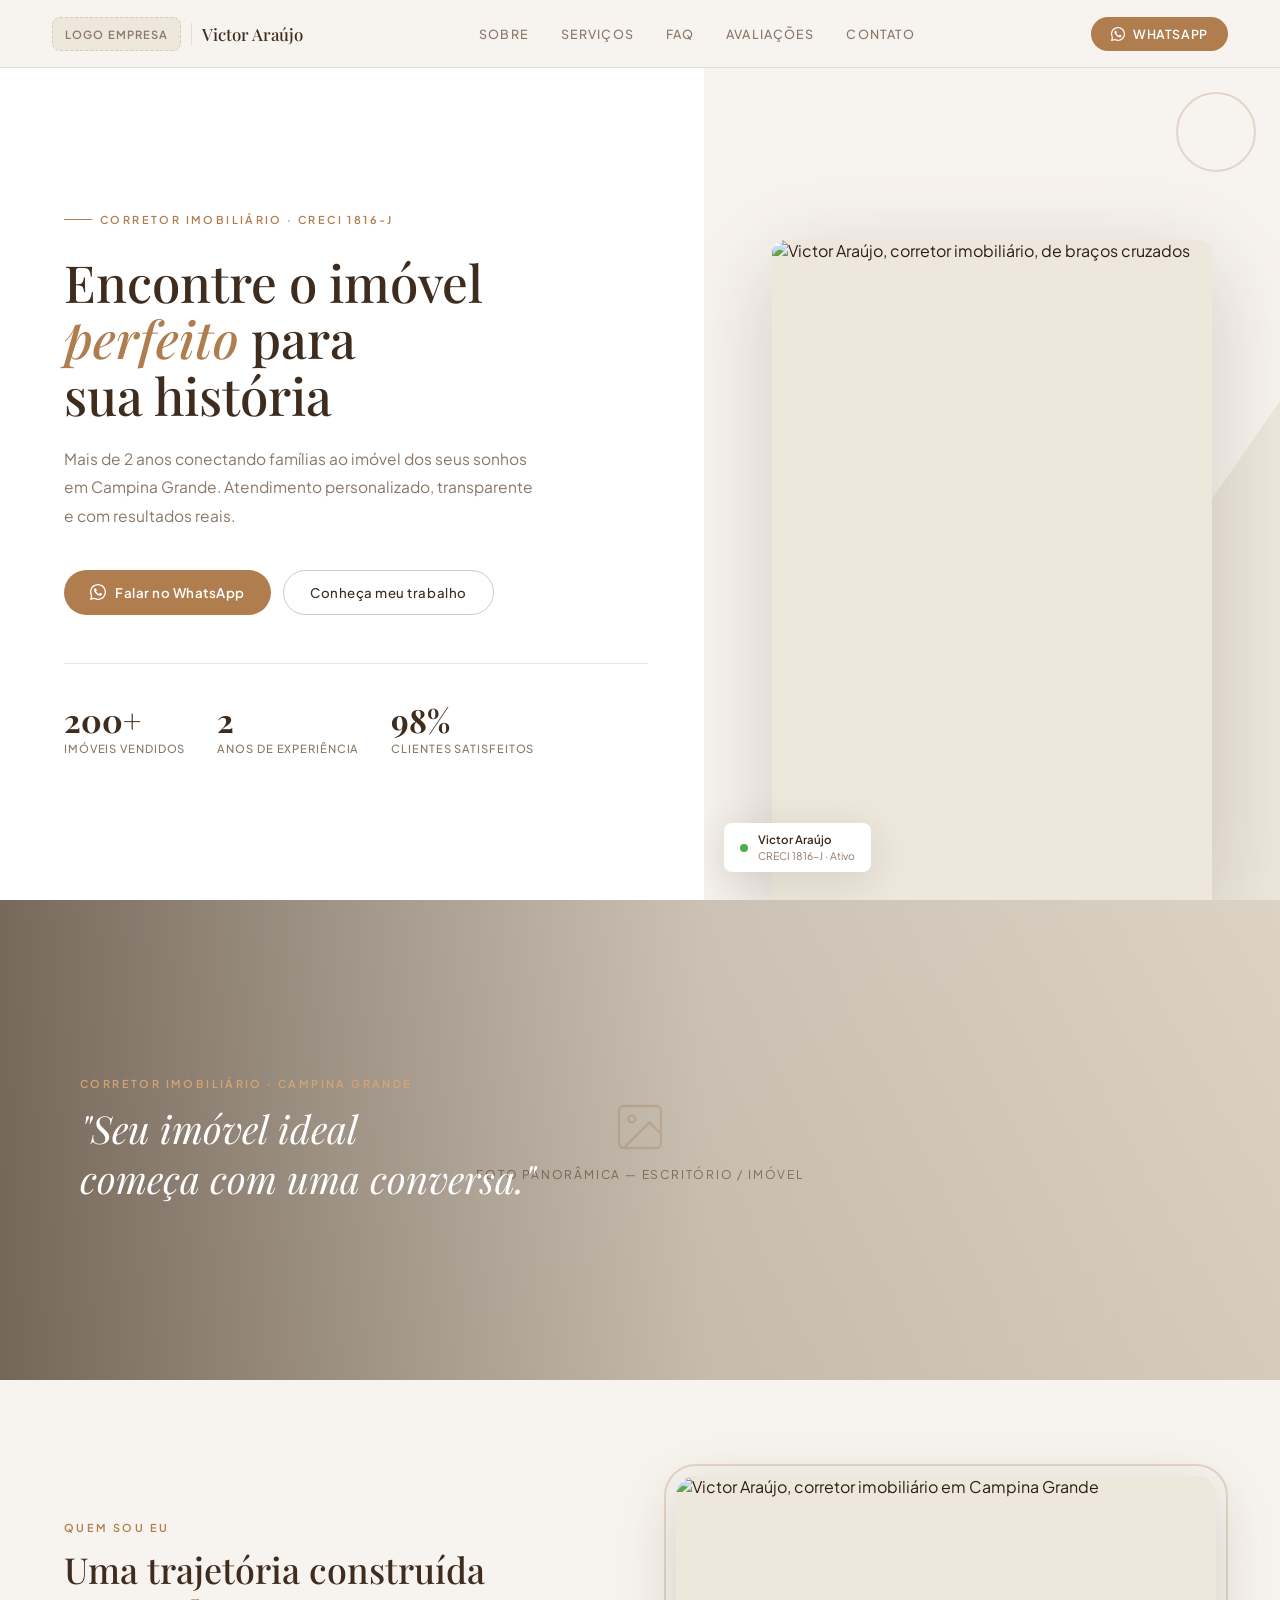
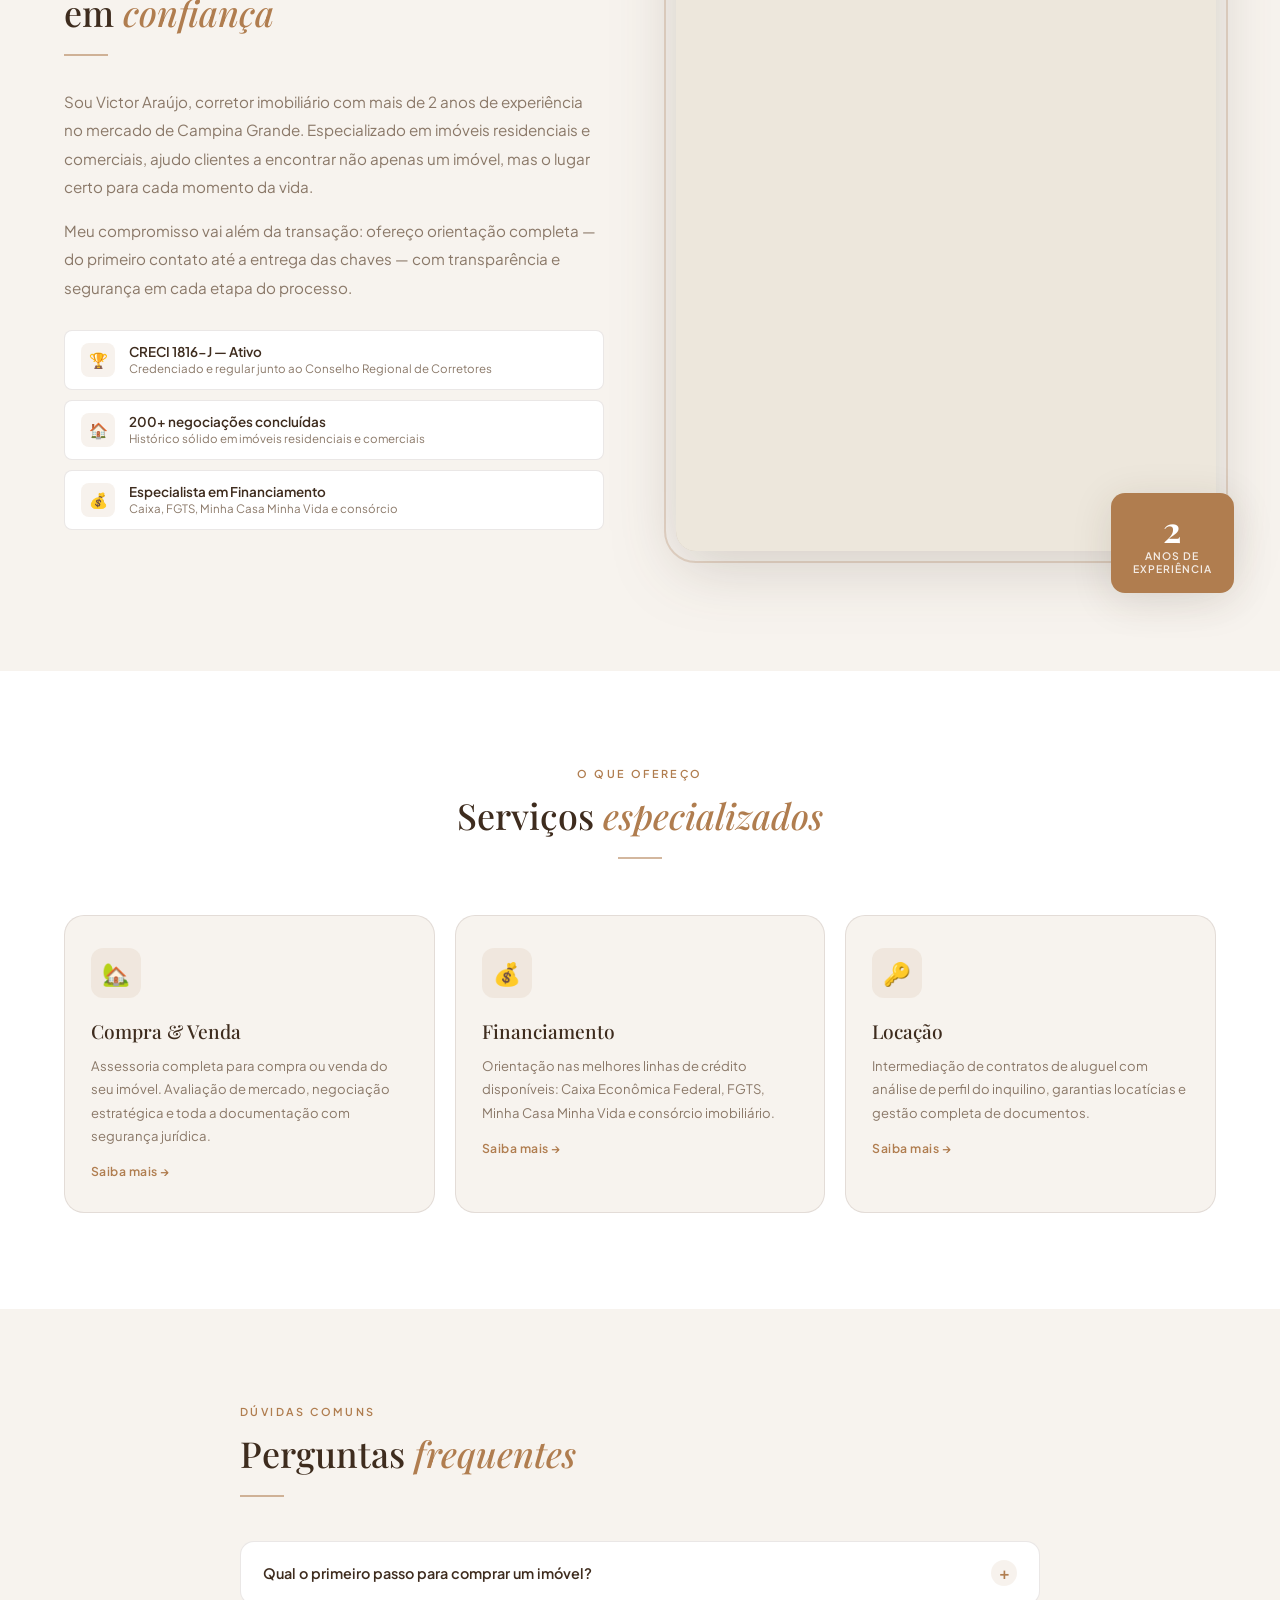
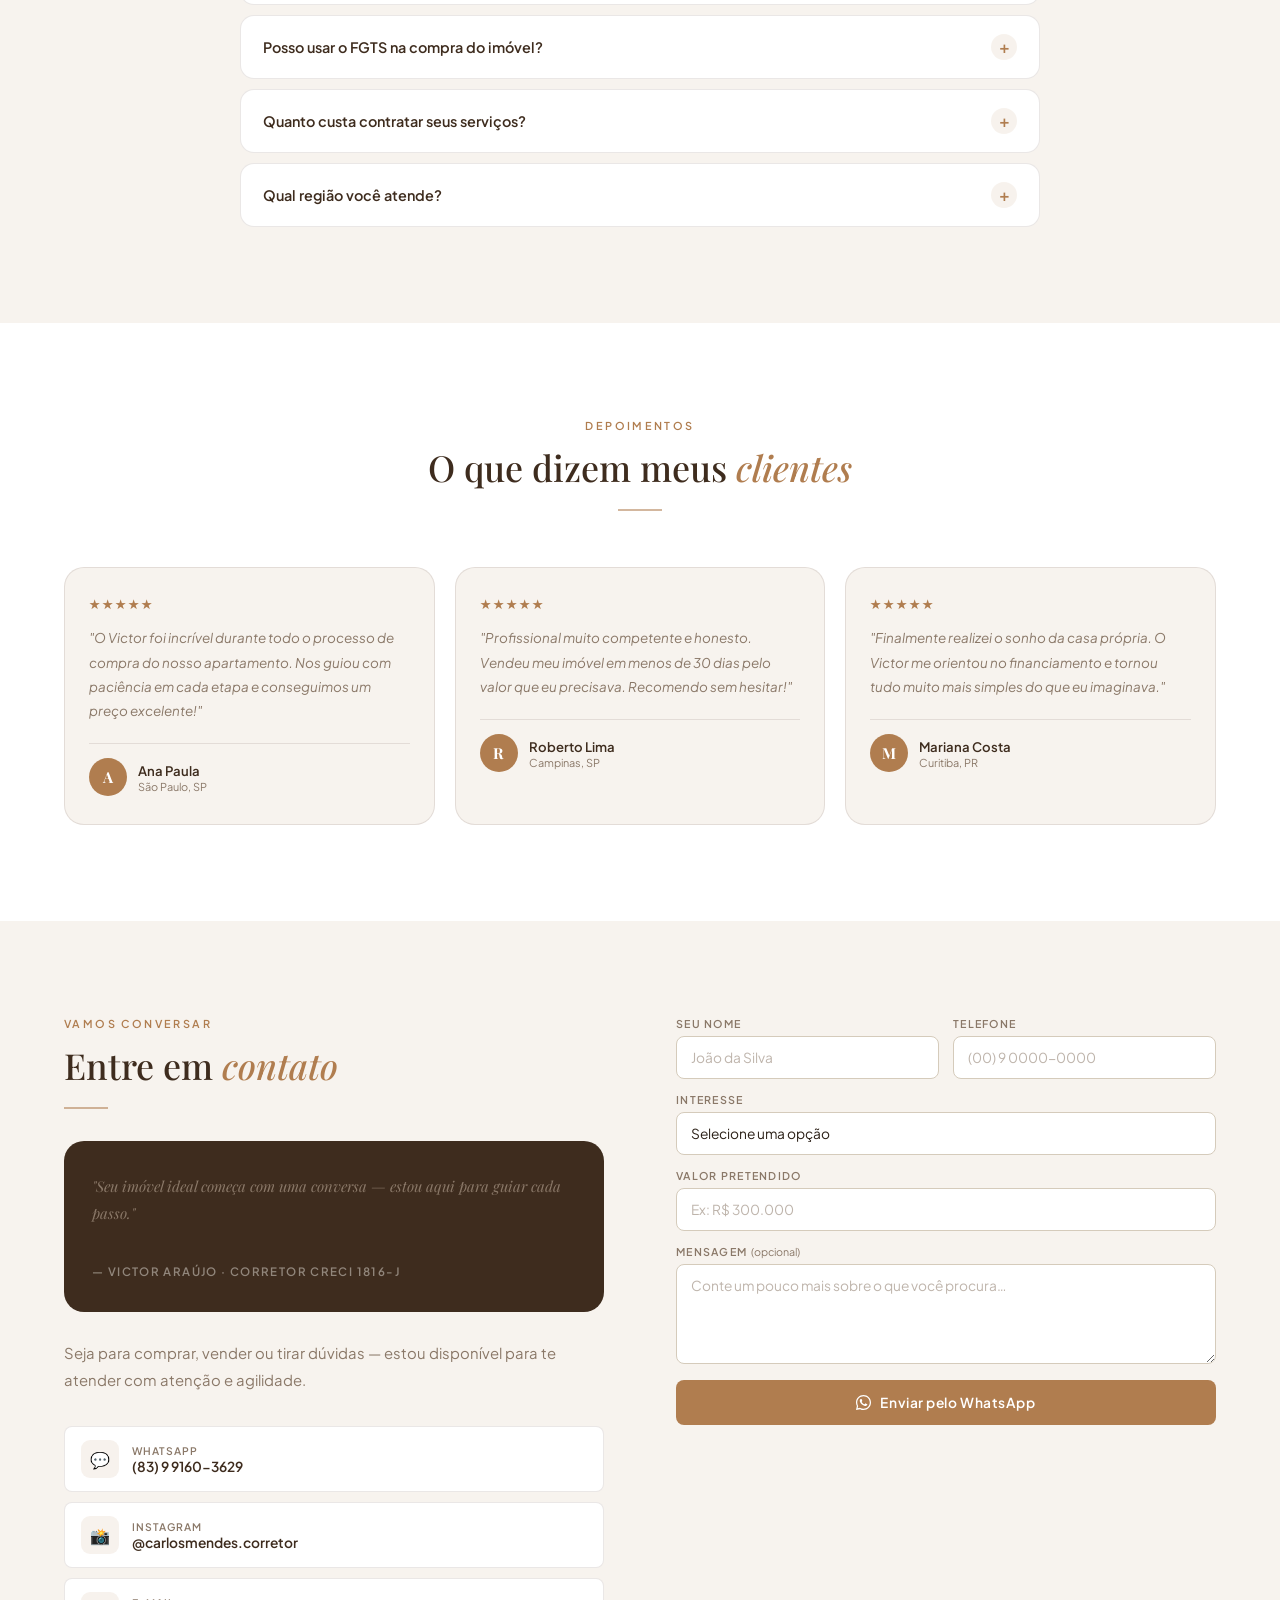
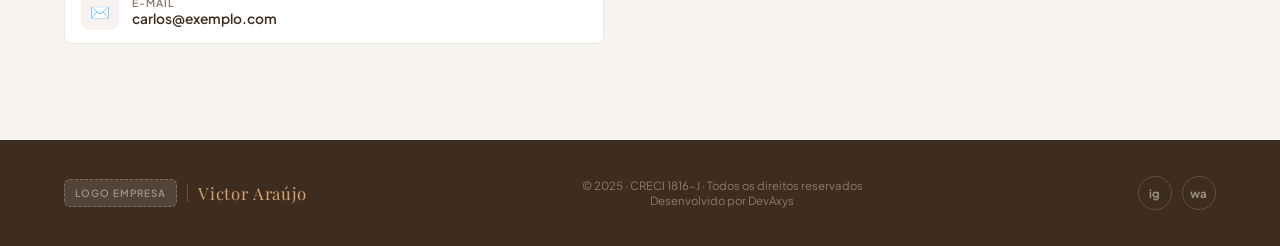
==== commit 11beabae: "Data and information changes" ====
--- a/PortfolioFinal.html
+++ b/PortfolioFinal.html
@@ -23,19 +23,18 @@
   ═══════════════════════════════════════════════════════════ -->
 
   <!-- Título da página que aparece na aba do navegador e no Google -->
-  <!-- PERSONALIZE: substitua [Cidade] pela cidade real do corretor -->
-  <title>Carlos Mendes | Corretor Imobiliário em [Cidade] — CRECI 12.345-F</title>
+  <title> Victor Araújo | Corretor Imobiliário e correspondente da CAIXA ECONÔMICA FEDERAL em Campina Grande - pb — CRECI-PB 1816-J</title>
 
   <!-- Descrição que aparece no Google abaixo do título — máx 160 caracteres -->
   <!-- PERSONALIZE: adapte com a cidade, especialidades e CRECI real -->
-  <meta name="description" content="Carlos Mendes, corretor imobiliário com 10 anos de experiência em [Cidade]. Especialista em compra, venda, locação e financiamento imobiliário. CRECI 12.345-F. Atendimento via WhatsApp.">
+  <meta name="description" content="Victor Araújo, corretor imobiliário com anos de experiência em Campina Grande - PB. Especialista em compra, venda, e financiamento imobiliário. CRECI 1816-J. Atendimento via WhatsApp.">
 
   <!-- Palavras-chave secundárias (menor peso no Google moderno, mas ainda útil) -->
   <!-- PERSONALIZE: adicione o nome da cidade e especialidades reais -->
-  <meta name="keywords" content="corretor imobiliário, imóveis em [cidade], comprar imóvel, vender imóvel, financiamento imobiliário, CRECI, Carlos Mendes corretor">
+  <meta name="keywords" content="corretor imobiliário, imóveis em Campina Grande - PB, comprar imóvel, vender imóvel, financiamento imobiliário, CRECI-PB 1816-J, Victor Araújo corretor">
 
   <!-- Nome do autor/responsável pela página -->
-  <meta name="author" content="Carlos Mendes">
+  <meta name="author" content="Victor Araújo">
 
   <!-- Instrução para robôs de busca: indexar a página e seguir todos os links -->
   <!-- max-snippet, max-image-preview e max-video-preview permitem previews ricos no Google -->
@@ -46,7 +45,7 @@
 
   <!-- URL canônica: evita conteúdo duplicado quando há múltiplas URLs para a mesma página -->
   <!-- PERSONALIZE: substitua pelo domínio real -->
-  <link rel="canonical" href="https://carlosmendes.com.br/">
+  <link rel="canonical" href="https://victoraraujo.com.br/">
 
 
   <!-- ═══════════════════════════════════════════════════════════
@@ -57,19 +56,19 @@
   <!-- Tipo de conteúdo -->
   <meta property="og:type" content="website">
   <!-- URL oficial da página -->
-  <meta property="og:url" content="https://carlosmendes.com.br/">
+  <meta property="og:url" content="https://victoraraujo.com.br/">
   <!-- Título exibido no preview de compartilhamento -->
-  <meta property="og:title" content="Carlos Mendes | Corretor Imobiliário — CRECI 12.345-F">
+  <meta property="og:title" content="Victor Araújo | Corretor Imobiliário — CRECI 1816-J">
   <!-- Descrição no preview de compartilhamento -->
-  <meta property="og:description" content="Especialista em compra, venda e locação de imóveis em [Cidade]. Atendimento personalizado e transparente.">
+  <meta property="og:description" content="Especialista em compra, venda e financiamento imobiliário em Campina Grande - PB. Atendimento personalizado e transparente.">
   <!-- Imagem exibida no preview — PERSONALIZE: crie uma imagem 1200×630px e suba no servidor -->
-  <meta property="og:image" content="https://carlosmendes.com.br/og-image.jpg">
+  <meta property="og:image" content="https://victoraraujo.com.br/og-image.jpg">
   <meta property="og:image:width" content="1200">
   <meta property="og:image:height" content="630">
   <!-- Idioma do conteúdo para o Facebook -->
   <meta property="og:locale" content="pt_BR">
   <!-- Nome do site (aparece no preview) -->
-  <meta property="og:site_name" content="Carlos Mendes Corretor">
+  <meta property="og:site_name" content="Victor Araújo Corretor">
 
 
   <!-- ═══════════════════════════════════════════════════════════
@@ -78,9 +77,9 @@
 
   <!-- summary_large_image = imagem grande no preview -->
   <meta name="twitter:card" content="summary_large_image">
-  <meta name="twitter:title" content="Carlos Mendes | Corretor Imobiliário">
-  <meta name="twitter:description" content="Especialista em compra, venda e locação de imóveis em [Cidade].">
-  <meta name="twitter:image" content="https://carlosmendes.com.br/og-image.jpg">
+  <meta name="twitter:title" content="Victor Araújo | Corretor Imobiliário">
+  <meta name="twitter:description" content="Especialista em compra, venda e locação de imóveis em Campina Grande.">
+  <meta name="twitter:image" content="https://victoraraujo.com.br/og-image.jpg">
 
 
   <!-- ═══════════════════════════════════════════════════════════
@@ -93,22 +92,22 @@
   {
     "@context": "https://schema.org",
     "@type": "RealEstateAgent",
-    "name": "Carlos Mendes",
-    "description": "Corretor imobiliário com 10 anos de experiência em [Cidade], especializado em compra, venda, locação e financiamento.",
-    "url": "https://carlosmendes.com.br",
-    "telephone": "+55-83-99999-9999",
-    "email": "carlos@exemplo.com",
+    "name": "Victor Araújo",
+    "description": "Corretor imobiliário com anos de experiência em Campina Grande - PB, especializado em compra, venda, e financiamento.",
+    "url": "https://victoraraujo.com.br",
+    "telephone": "+55-83-99160-3629",
+    "email": "victor@exemplo.com",
     "address": {
       "@type": "PostalAddress",
-      "addressLocality": "[Cidade]",
-      "addressRegion": "[Estado]",
+      "addressLocality": "Campina Grande",
+      "addressRegion": "Paraíba",
       "addressCountry": "BR"
     },
-    "sameAs": ["https://instagram.com/carlosmendes.corretor"],
+    "sameAs": ["https://instagram.com/victoraraujo.corretor"],
     "hasCredential": {
       "@type": "EducationalOccupationalCredential",
       "credentialCategory": "license",
-      "name": "CRECI 12.345-F"
+      "name": "CRECI 1816-J"
     },
     "aggregateRating": {
       "@type": "AggregateRating",
@@ -206,7 +205,7 @@
       <div class="nav-divider" aria-hidden="true"></div>
 
       <!-- Nome do corretor na nav -->
-      <span class="nav-nome">Carlos Mendes</span>
+      <span class="nav-nome">Victor Araújo</span>
     </div>
 
     <!-- Links de navegação (DIV em vez de nav para evitar nav aninhado — HTML inválido) -->
@@ -221,9 +220,9 @@
     <!-- Botão WhatsApp no canto direito
          target="_blank" abre em nova aba | rel="noopener noreferrer" previne vulnerabilidade de segurança
          PERSONALIZE: substitua o número pelo real no formato DDI+DDD+número -->
-    <a href="https://wa.me/5583999999999?text=Olá%2C%20vim%20pelo%20site%20e%20gostaria%20de%20mais%20informações!"
+    <a href="https://wa.me/5583991603629?text=Olá%2C%20vim%20pelo%20site%20e%20gostaria%20de%20mais%20informações!"
        class="nav-cta" target="_blank" rel="noopener noreferrer"
-       aria-label="Abrir WhatsApp para falar com Carlos Mendes">
+       aria-label="Abrir WhatsApp para falar com Victor Araújo">
       <svg width="14" height="14" viewBox="0 0 24 24" fill="currentColor" aria-hidden="true">
         <path d="M17.472 14.382c-.297-.149-1.758-.867-2.03-.967-.273-.099-.471-.148-.67.15-.197.297-.767.966-.94 1.164-.173.199-.347.223-.644.075-.297-.15-1.255-.463-2.39-1.475-.883-.788-1.48-1.761-1.653-2.059-.173-.297-.018-.458.13-.606.134-.133.298-.347.446-.52.149-.174.198-.298.298-.497.099-.198.05-.371-.025-.52-.075-.149-.669-1.612-.916-2.207-.242-.579-.487-.5-.669-.51-.173-.008-.371-.01-.57-.01-.198 0-.52.074-.792.372-.272.297-1.04 1.016-1.04 2.479 0 1.462 1.065 2.875 1.213 3.074.149.198 2.096 3.2 5.077 4.487.709.306 1.262.489 1.694.625.712.227 1.36.195 1.871.118.571-.085 1.758-.719 2.006-1.413.248-.694.248-1.289.173-1.413-.074-.124-.272-.198-.57-.347z"/>
         <path d="M12 0C5.373 0 0 5.373 0 12c0 2.025.507 3.933 1.395 5.608L0 24l6.545-1.376C8.18 23.516 10.05 24 12 24c6.627 0 12-5.373 12-12S18.627 0 12 0zm0 22c-1.85 0-3.612-.478-5.153-1.32l-.37-.219-3.821.802.835-3.706-.24-.381C2.493 15.546 2 13.83 2 12 2 6.477 6.477 2 12 2s10 4.477 10 10-4.477 10-10 10z"/>
@@ -256,7 +255,7 @@
     <a href="#contato"   onclick="toggleMenu()">Contato</a>
 
     <!-- CTA WhatsApp no menu mobile -->
-    <a href="https://wa.me/5583999999999" class="btn-primary mob-cta"
+    <a href="https://wa.me/+558399160-3629" class="btn-primary mob-cta"
        target="_blank" rel="noopener noreferrer" onclick="toggleMenu()">
       Falar no WhatsApp
     </a>
@@ -279,7 +278,7 @@
       <!-- Coluna esquerda: conteúdo textual + CTAs + estatísticas -->
       <div class="hero-left">
         <!-- Tag de credencial acima do título -->
-        <span class="hero-eyebrow">Corretor Imobiliário · CRECI 12.345-F</span>
+        <span class="hero-eyebrow">Corretor Imobiliário · CRECI 1816-J</span>
 
         <!-- H1: deve existir apenas uma vez por página — fundamental para SEO -->
         <h1 class="hero-title">
@@ -290,7 +289,7 @@
 
         <!-- Descrição resumida — PERSONALIZE com a cidade real -->
         <p class="hero-desc">
-          Mais de 10 anos conectando famílias ao imóvel dos seus sonhos em [Cidade].
+          Mais de 2 anos conectando famílias ao imóvel dos seus sonhos em Campina Grande.
           Atendimento personalizado, transparente e com resultados reais.
         </p>
 
@@ -298,9 +297,9 @@
         <div class="hero-ctas">
           <!-- Botão principal: abre WhatsApp com mensagem pré-preenchida
                O texto da mensagem está URL-encoded (espaços viram %20, etc.) -->
-          <a href="https://wa.me/5583999999999?text=Olá%2C%20vim%20pelo%20site%20e%20gostaria%20de%20mais%20informações!"
+          <a href="https://wa.me/5583991603629?text=Olá%2C%20vim%20pelo%20site%20e%20gostaria%20de%20mais%20informações!"
              class="btn-primary" target="_blank" rel="noopener noreferrer"
-             aria-label="Falar com Carlos Mendes pelo WhatsApp">
+             aria-label="Falar com Victor Araújo pelo WhatsApp">
             <svg width="16" height="16" viewBox="0 0 24 24" fill="currentColor" aria-hidden="true">
               <path d="M17.472 14.382c-.297-.149-1.758-.867-2.03-.967-.273-.099-.471-.148-.67.15-.197.297-.767.966-.94 1.164-.173.199-.347.223-.644.075-.297-.15-1.255-.463-2.39-1.475-.883-.788-1.48-1.761-1.653-2.059-.173-.297-.018-.458.13-.606.134-.133.298-.347.446-.52.149-.174.198-.298.298-.497.099-.198.05-.371-.025-.52-.075-.149-.669-1.612-.916-2.207-.242-.579-.487-.5-.669-.51-.173-.008-.371-.01-.57-.01-.198 0-.52.074-.792.372-.272.297-1.04 1.016-1.04 2.479 0 1.462 1.065 2.875 1.213 3.074.149.198 2.096 3.2 5.077 4.487.709.306 1.262.489 1.694.625.712.227 1.36.195 1.871.118.571-.085 1.758-.719 2.006-1.413.248-.694.248-1.289.173-1.413-.074-.124-.272-.198-.57-.347z"/>
               <path d="M12 0C5.373 0 0 5.373 0 12c0 2.025.507 3.933 1.395 5.608L0 24l6.545-1.376C8.18 23.516 10.05 24 12 24c6.627 0 12-5.373 12-12S18.627 0 12 0zm0 22c-1.85 0-3.612-.478-5.153-1.32l-.37-.219-3.821.802.835-3.706-.24-.381C2.493 15.546 2 13.83 2 12 2 6.477 6.477 2 12 2s10 4.477 10 10-4.477 10-10 10z"/>
@@ -318,7 +317,7 @@
             <div class="stat-lbl">Imóveis vendidos</div>
           </div>
           <div>
-            <div class="stat-num">10</div>
+            <div class="stat-num">2</div>
             <div class="stat-lbl">Anos de experiência</div>
           </div>
           <div>
@@ -338,7 +337,7 @@
           <img
             class="foto-hero"
             src="foto-corretor-hero.png"
-            alt="Carlos Mendes, corretor imobiliário, de braços cruzados"
+            alt="Victor Araújo, corretor imobiliário, de braços cruzados"
             width="440" height="660"
             loading="eager"
             fetchpriority="high"
@@ -350,8 +349,8 @@
         <div class="badge-creci" aria-label="CRECI ativo">
           <div class="badge-dot" aria-hidden="true"></div>
           <div>
-            <div class="badge-label">Carlos Mendes</div>
-            <div class="badge-sub">CRECI 12.345-F · Ativo</div>
+            <div class="badge-label">Victor Araújo</div>
+            <div class="badge-sub">CRECI 1816-J · Ativo</div>
           </div>
         </div>
       </div>
@@ -363,11 +362,11 @@
          Imagem panorâmica do escritório/imóvel que vai de ponta a ponta
          PERSONALIZE: substitua src pelo arquivo real (1600×480px JPG)
     ═══════════════════════════════════════════════════════ -->
-    <div id="banner-full" role="img" aria-label="Ambiente de trabalho de Carlos Mendes">
+    <div id="banner-full" role="img" aria-label="Ambiente de trabalho de Victor Araújo">
       <img
         class="banner-img"
         src="banner-escritorio.jpg"
-        alt="Escritório e imóveis atendidos por Carlos Mendes em [Cidade]"
+        alt="Escritório e imóveis atendidos por Victor Araújo em Campina Grande"
         width="1600" height="480"
         loading="eager"
         fetchpriority="high"
@@ -385,7 +384,7 @@
       </div>
       <!-- Overlay com texto sobre a imagem -->
       <div class="banner-overlay" aria-hidden="true">
-        <span class="banner-tag">Corretor Imobiliário · [Cidade]</span>
+        <span class="banner-tag">Corretor Imobiliário · Campina Grande</span>
         <p class="banner-quote">"Seu imóvel ideal<br>começa com uma conversa."</p>
       </div>
     </div>
@@ -407,7 +406,7 @@
 
         <!-- Texto biográfico — PERSONALIZE com cidade e especialidades reais -->
         <p>
-          Sou Carlos Mendes, corretor imobiliário com mais de 10 anos de experiência no mercado de [Cidade].
+          Sou Victor Araújo, corretor imobiliário com mais de 2 anos de experiência no mercado de Campina Grande.
           Especializado em imóveis residenciais e comerciais, ajudo clientes a encontrar não apenas um imóvel,
           mas o lugar certo para cada momento da vida.
         </p>
@@ -421,7 +420,7 @@
           <li class="cred-row">
             <div class="cred-ic" aria-hidden="true">🏆</div>
             <div>
-              <div class="cred-name">CRECI 12.345-F — Ativo</div>
+              <div class="cred-name">CRECI 1816-J — Ativo</div>
               <div class="cred-desc">Credenciado e regular junto ao Conselho Regional de Corretores</div>
             </div>
           </li>
@@ -451,7 +450,7 @@
           <img
             class="foto-sobre"
             src="foto-corretor-sobre.png"
-            alt="Carlos Mendes de braços cruzados, corretor imobiliário em [Cidade]"
+            alt="Victor Araújo, corretor imobiliário em Campina Grande"
             width="600" height="750"
             loading="lazy"
             decoding="async"
@@ -459,8 +458,8 @@
           >
         </div>
         <!-- Card dourado flutuante no canto inferior direito -->
-        <div class="exp-card" aria-label="10 anos de experiência">
-          <div class="exp-num">10</div>
+        <div class="exp-card" aria-label="2 anos de experiência">
+          <div class="exp-num">2</div>
           <div class="exp-lbl">anos de<br>experiência</div>
         </div>
       </div>
@@ -557,7 +556,7 @@
               <span class="faq-icon" aria-hidden="true">+</span>
             </button>
             <div class="faq-a" role="region">
-              Atuo principalmente em [Cidade] e região. Entre em contato e me conte onde está
+              Atuo principalmente em Campina Grande e região. Entre em contato e me conte onde está
               buscando seu imóvel — será um prazer te orientar!
             </div>
           </div>
@@ -581,7 +580,7 @@
         <!-- blockquote é o elemento semântico correto para citações -->
         <article class="t-card fade-in">
           <div class="t-stars" aria-label="5 estrelas">★★★★★</div>
-          <blockquote class="t-text">"O Carlos foi incrível durante todo o processo de compra do nosso apartamento. Nos guiou com paciência em cada etapa e conseguimos um preço excelente!"</blockquote>
+          <blockquote class="t-text">"O Victor foi incrível durante todo o processo de compra do nosso apartamento. Nos guiou com paciência em cada etapa e conseguimos um preço excelente!"</blockquote>
           <div class="t-author">
             <div class="t-avatar" aria-hidden="true">A</div><!-- inicial do nome -->
             <div><div class="t-name">Ana Paula</div><div class="t-loc">São Paulo, SP</div></div>
@@ -599,7 +598,7 @@
 
         <article class="t-card fade-in">
           <div class="t-stars" aria-label="5 estrelas">★★★★★</div>
-          <blockquote class="t-text">"Finalmente realizei o sonho da casa própria. O Carlos me orientou no financiamento e tornou tudo muito mais simples do que eu imaginava."</blockquote>
+          <blockquote class="t-text">"Finalmente realizei o sonho da casa própria. O Victor me orientou no financiamento e tornou tudo muito mais simples do que eu imaginava."</blockquote>
           <div class="t-author">
             <div class="t-avatar" aria-hidden="true">M</div>
             <div><div class="t-name">Mariana Costa</div><div class="t-loc">Curitiba, PR</div></div>
@@ -627,7 +626,7 @@
           <!-- Card escuro com citação -->
           <div class="contact-callout" aria-hidden="true">
             <p class="contact-callout-quote">"Seu imóvel ideal começa com uma conversa — estou aqui para guiar cada passo."</p>
-            <span class="contact-callout-name">— Carlos Mendes · Corretor CRECI 12.345-F</span>
+            <span class="contact-callout-name">— Victor Araújo · Corretor CRECI 1816-J</span>
           </div>
 
           <p>Seja para comprar, vender ou tirar dúvidas — estou disponível para te atender com atenção e agilidade.</p>
@@ -636,12 +635,12 @@
           <div class="channels" aria-label="Canais de contato">
 
             <!-- PERSONALIZE: substitua o número pelo real no formato DDI+DDD+número -->
-            <a href="https://wa.me/5583999999999?text=Olá%2C%20vim%20pelo%20site!" class="ch-item"
+            <a href="https://wa.me/5583991603629?text=Olá%2C%20vim%20pelo%20site!" class="ch-item"
                target="_blank" rel="noopener noreferrer" aria-label="Falar pelo WhatsApp">
               <div class="ch-ic" aria-hidden="true">💬</div>
               <div>
                 <div class="ch-lbl">WhatsApp</div>
-                <div class="ch-val">(83) 9 9999-9999</div><!-- PERSONALIZE -->
+                <div class="ch-val">(83) 9 9160-3629</div><!-- PERSONALIZE -->
               </div>
             </a>
 
@@ -744,23 +743,26 @@
            <img class="footer-logo-slot" src="logo-white.png" alt="Imobiliária" height="28"> -->
       <span class="footer-logo-slot" aria-label="Espaço para logo">Logo Empresa</span>
       <div class="footer-div" aria-hidden="true"></div>
-      <span class="footer-name">Carlos Mendes</span>
+      <span class="footer-name">Victor Araújo</span>
     </div>
 
     <!-- Copyright — PERSONALIZE: atualize o ano conforme necessário -->
-    <p class="footer-copy">© 2025 · CRECI 12.345-F · Todos os direitos reservados</p>
+    <div>
+      <p class="footer-copy">© 2025 · CRECI 1816-J · Todos os direitos reservados</p>
+      <p class="footer-copy" style="text-align:center;">Desenvolvido por <a href="https://www.instagram.com/dev_axys" target="_blank" rel="noopener noreferrer">DevAxys</a></p>
+    </div>
 
     <!-- Links para redes sociais -->
     <div class="footer-social" aria-label="Redes sociais">
       <!-- PERSONALIZE: substitua pelos perfis reais -->
       <a href="https://instagram.com/carlosmendes.corretor" class="soc"
-         target="_blank" rel="noopener noreferrer" aria-label="Instagram de Carlos Mendes">ig</a>
-      <a href="https://wa.me/5583999999999" class="soc"
-         target="_blank" rel="noopener noreferrer" aria-label="WhatsApp de Carlos Mendes">wa</a>
+         target="_blank" rel="noopener noreferrer" aria-label="Instagram de Victor Araújo">ig</a>
+      <a href="https://wa.me/5583991603629" class="soc"
+         target="_blank" rel="noopener noreferrer" aria-label="WhatsApp de Victor Araújo">wa</a>
     </div>
   </footer>
 
   <!-- Scripts do portfólio -->
   <script src="Scripts.js"></script>
 </body>
-</html>+</html>
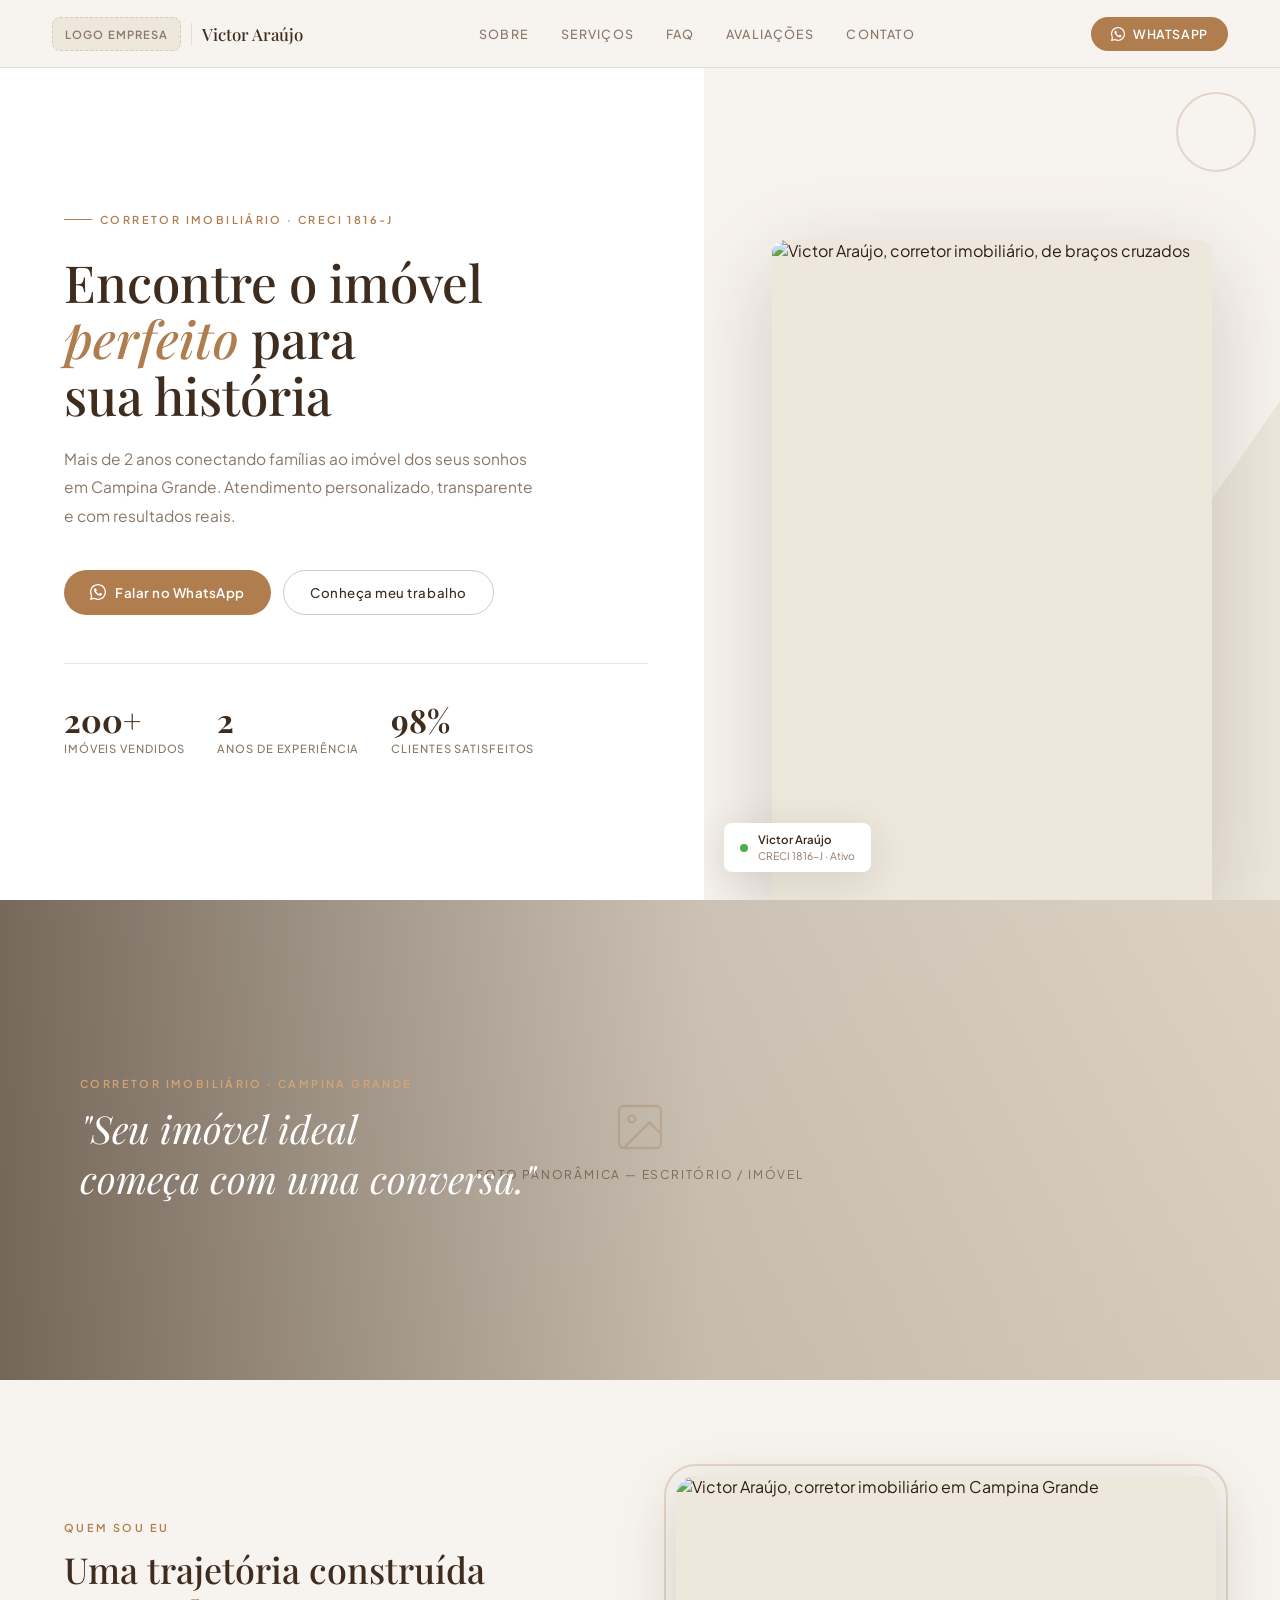
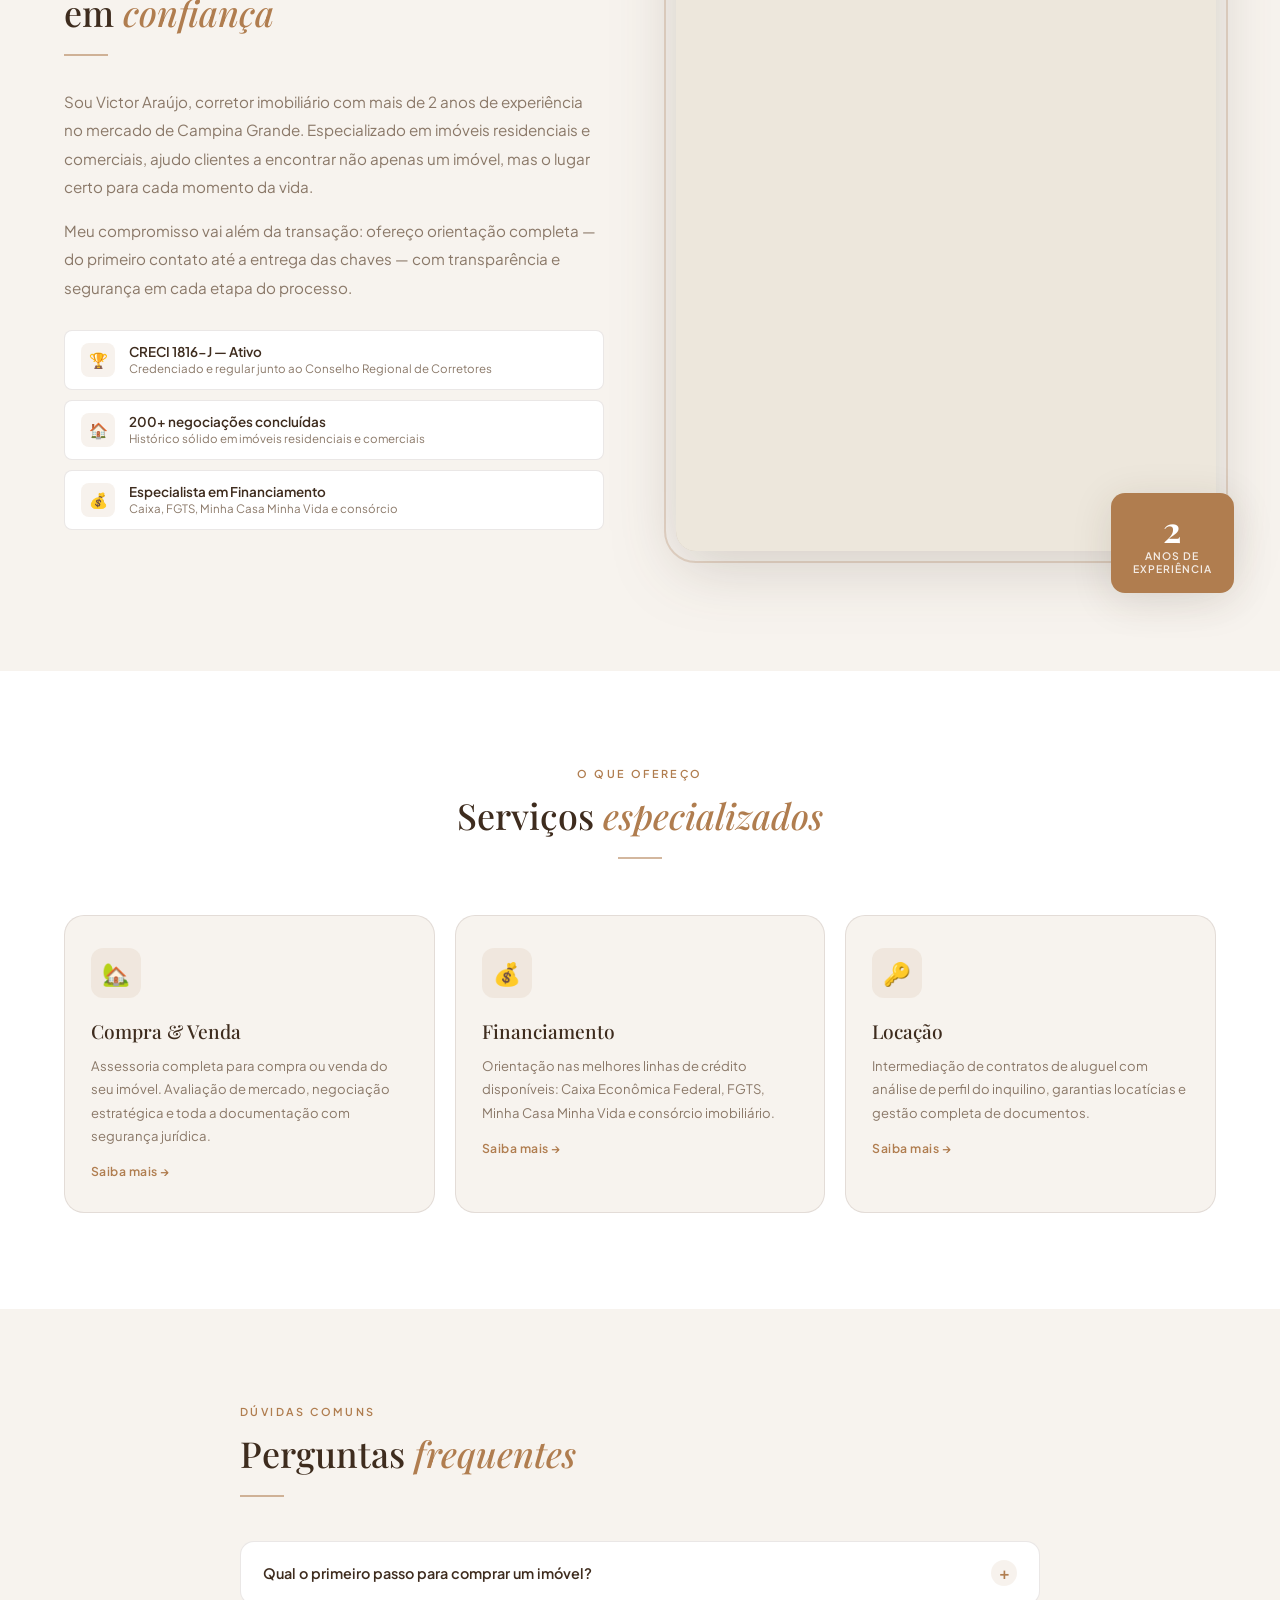
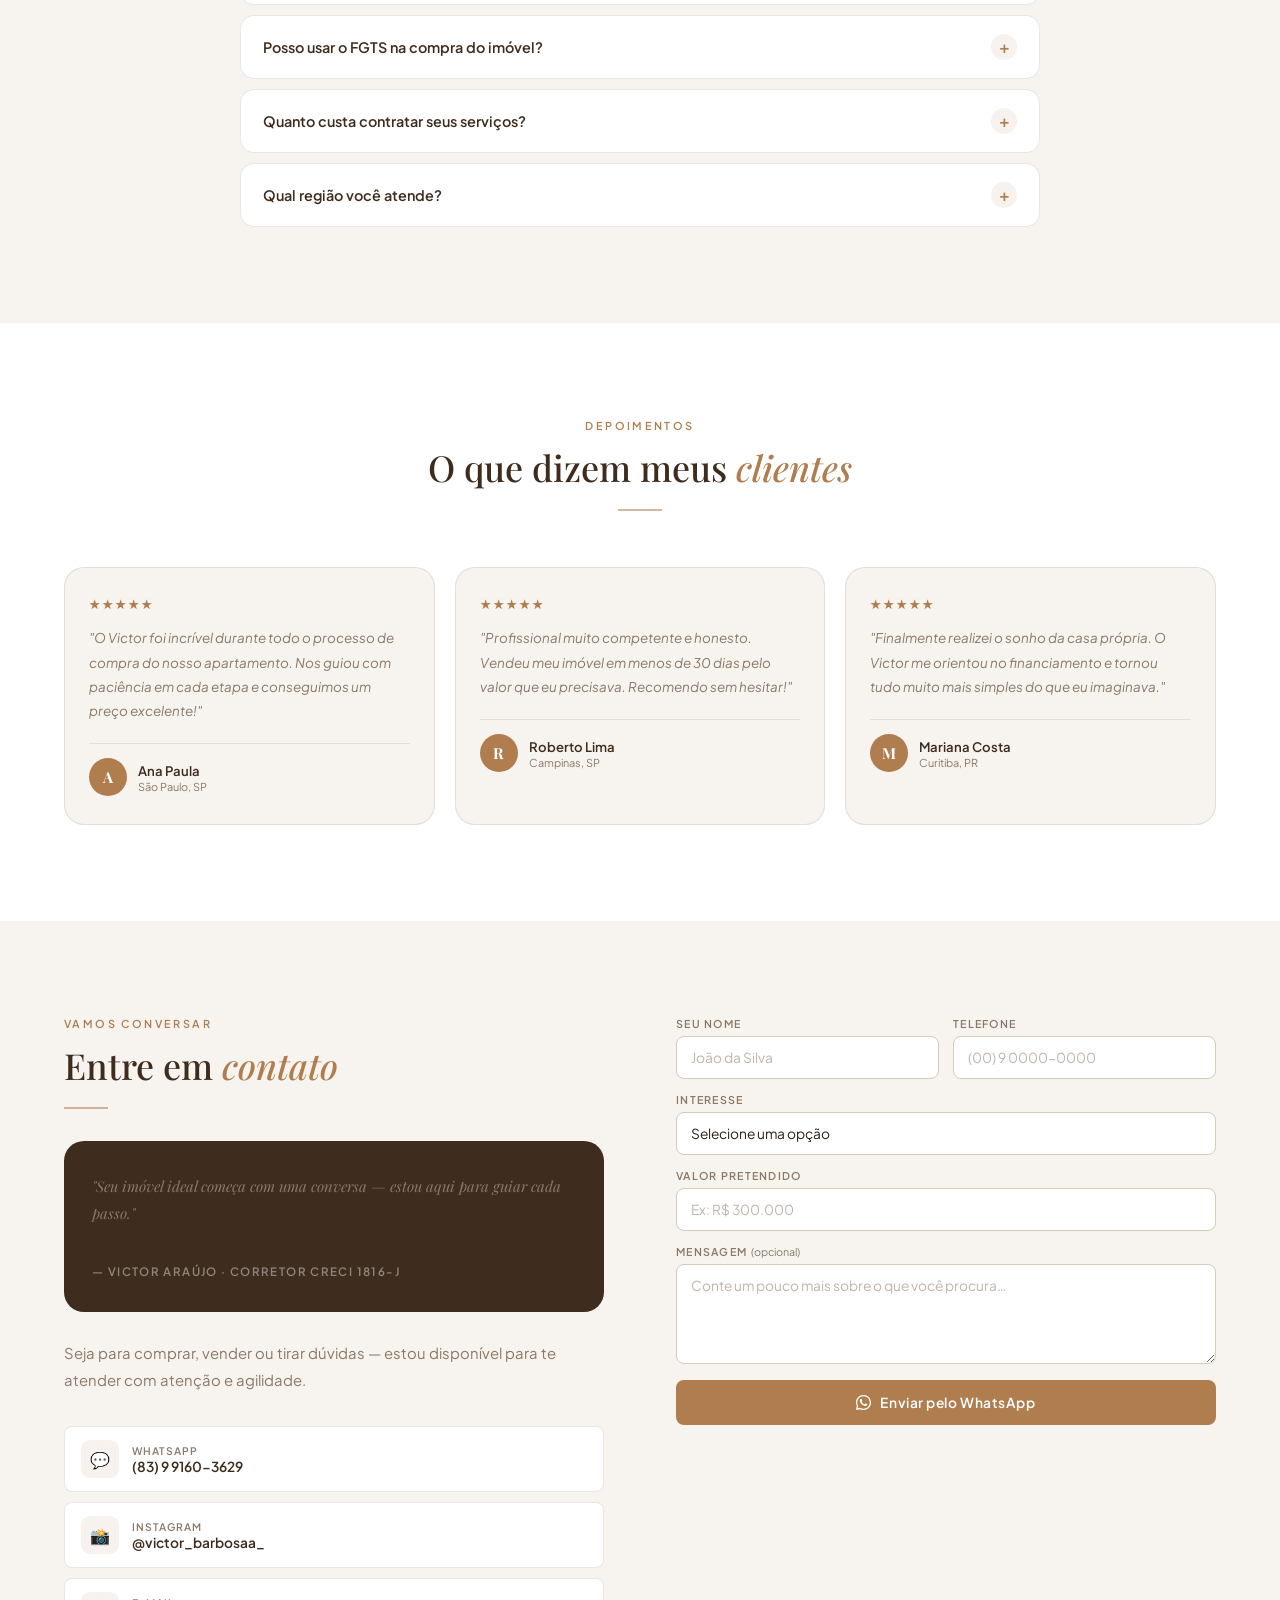
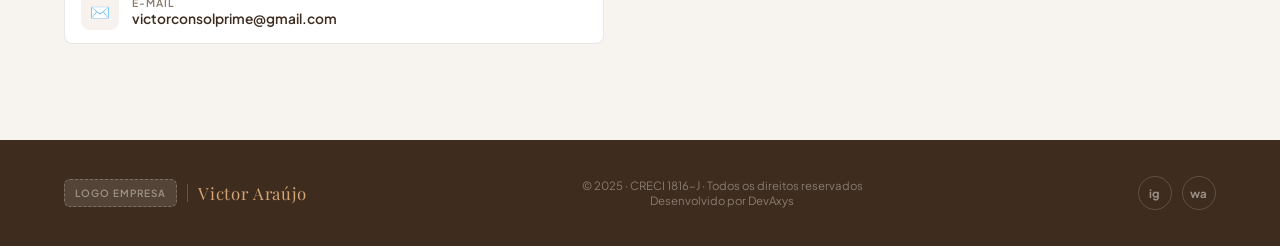
==== commit 45c6c3bb: "Update PortfolioFinal.html" ====
--- a/PortfolioFinal.html
+++ b/PortfolioFinal.html
@@ -645,21 +645,21 @@
             </a>
 
             <!-- PERSONALIZE: substitua pelo perfil real -->
-            <a href="https://instagram.com/carlosmendes.corretor" class="ch-item"
+            <a href="https://instagram.com/victor_barbosaa_" class="ch-item"
                target="_blank" rel="noopener noreferrer" aria-label="Ver perfil no Instagram">
               <div class="ch-ic" aria-hidden="true">📸</div>
               <div>
                 <div class="ch-lbl">Instagram</div>
-                <div class="ch-val">@carlosmendes.corretor</div><!-- PERSONALIZE -->
+                <div class="ch-val">@victor_barbosaa_</div><!-- PERSONALIZE -->
               </div>
             </a>
 
             <!-- PERSONALIZE: substitua pelo e-mail real -->
-            <a href="mailto:carlos@exemplo.com" class="ch-item" aria-label="Enviar e-mail">
+            <a href="mailto:victorconsolprime@gmail.com" class="ch-item" aria-label="Enviar e-mail">
               <div class="ch-ic" aria-hidden="true">✉️</div>
               <div>
                 <div class="ch-lbl">E-mail</div>
-                <div class="ch-val">carlos@exemplo.com</div><!-- PERSONALIZE -->
+                <div class="ch-val">victorconsolprime@gmail.com</div><!-- PERSONALIZE -->
               </div>
             </a>
           </div>
@@ -755,7 +755,7 @@
     <!-- Links para redes sociais -->
     <div class="footer-social" aria-label="Redes sociais">
       <!-- PERSONALIZE: substitua pelos perfis reais -->
-      <a href="https://instagram.com/carlosmendes.corretor" class="soc"
+      <a href="https://instagram.com/victor_barbosaa_" class="soc"
          target="_blank" rel="noopener noreferrer" aria-label="Instagram de Victor Araújo">ig</a>
       <a href="https://wa.me/5583991603629" class="soc"
          target="_blank" rel="noopener noreferrer" aria-label="WhatsApp de Victor Araújo">wa</a>
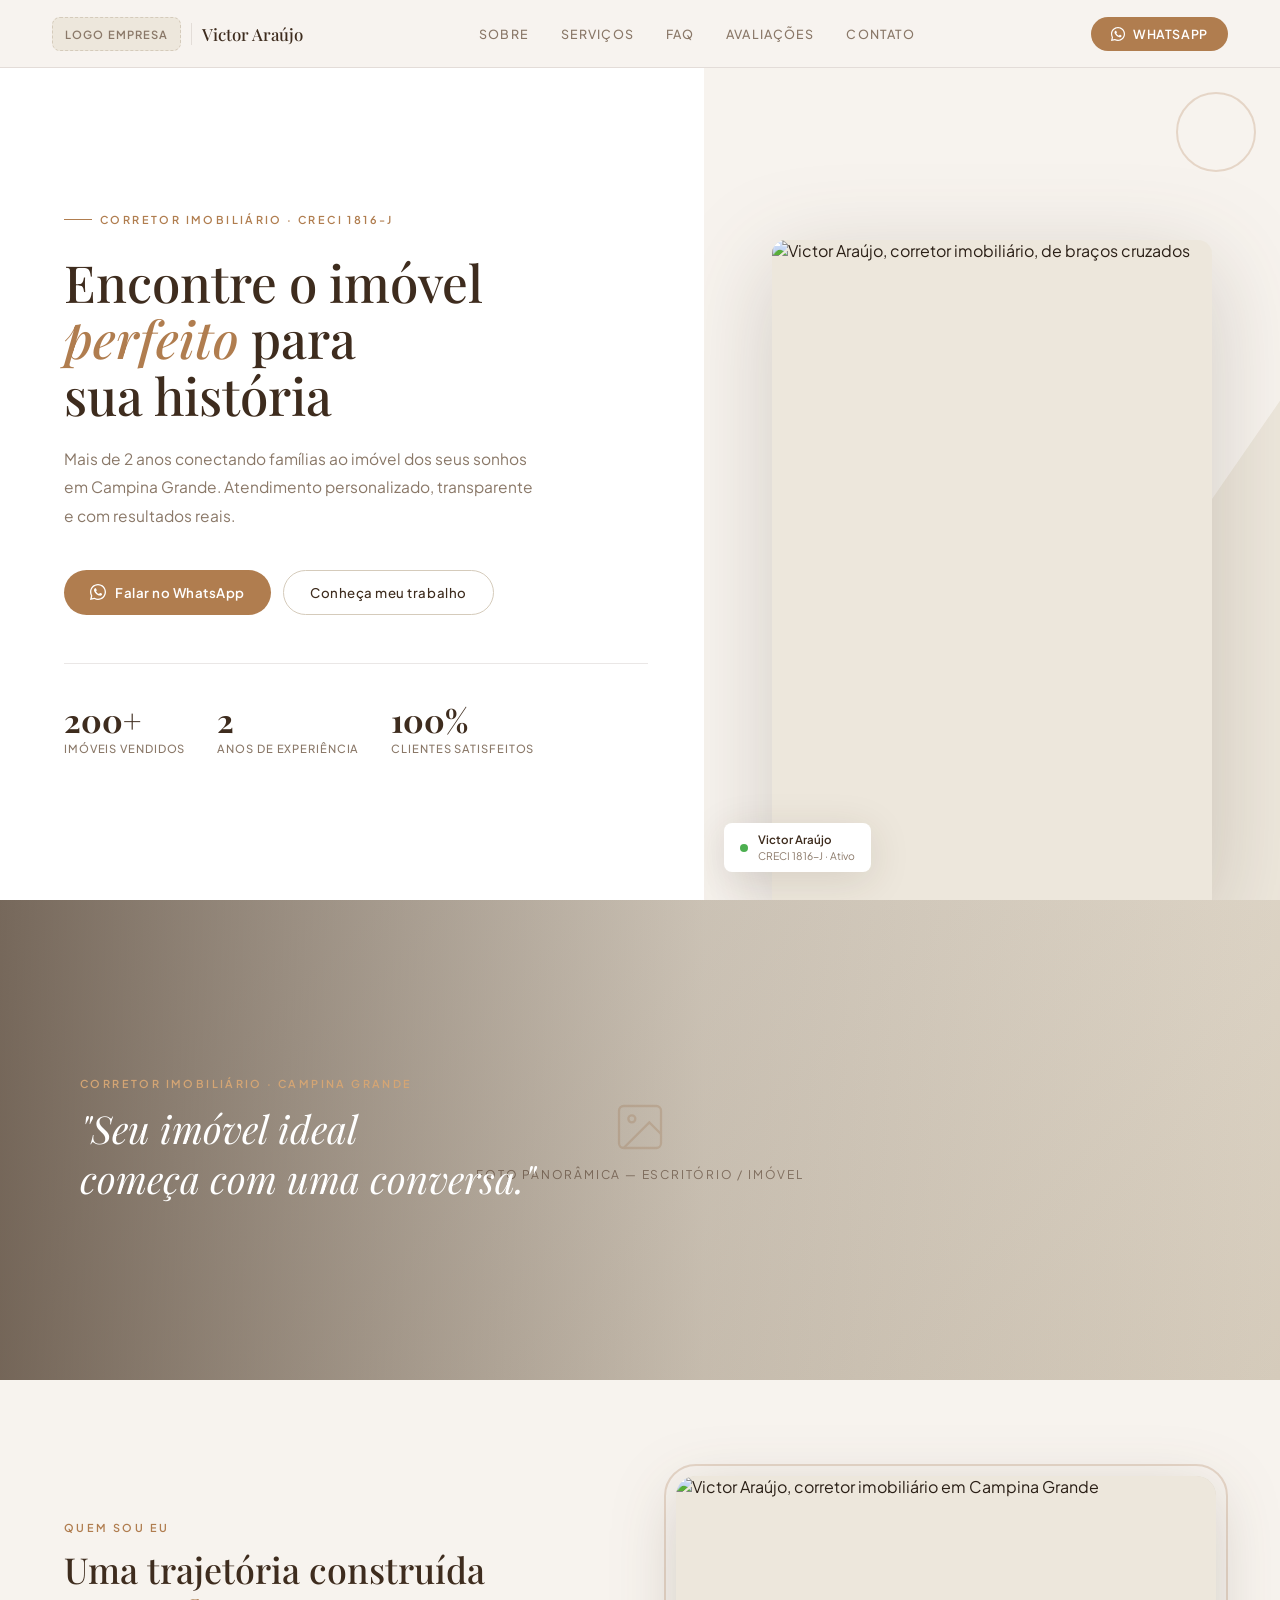
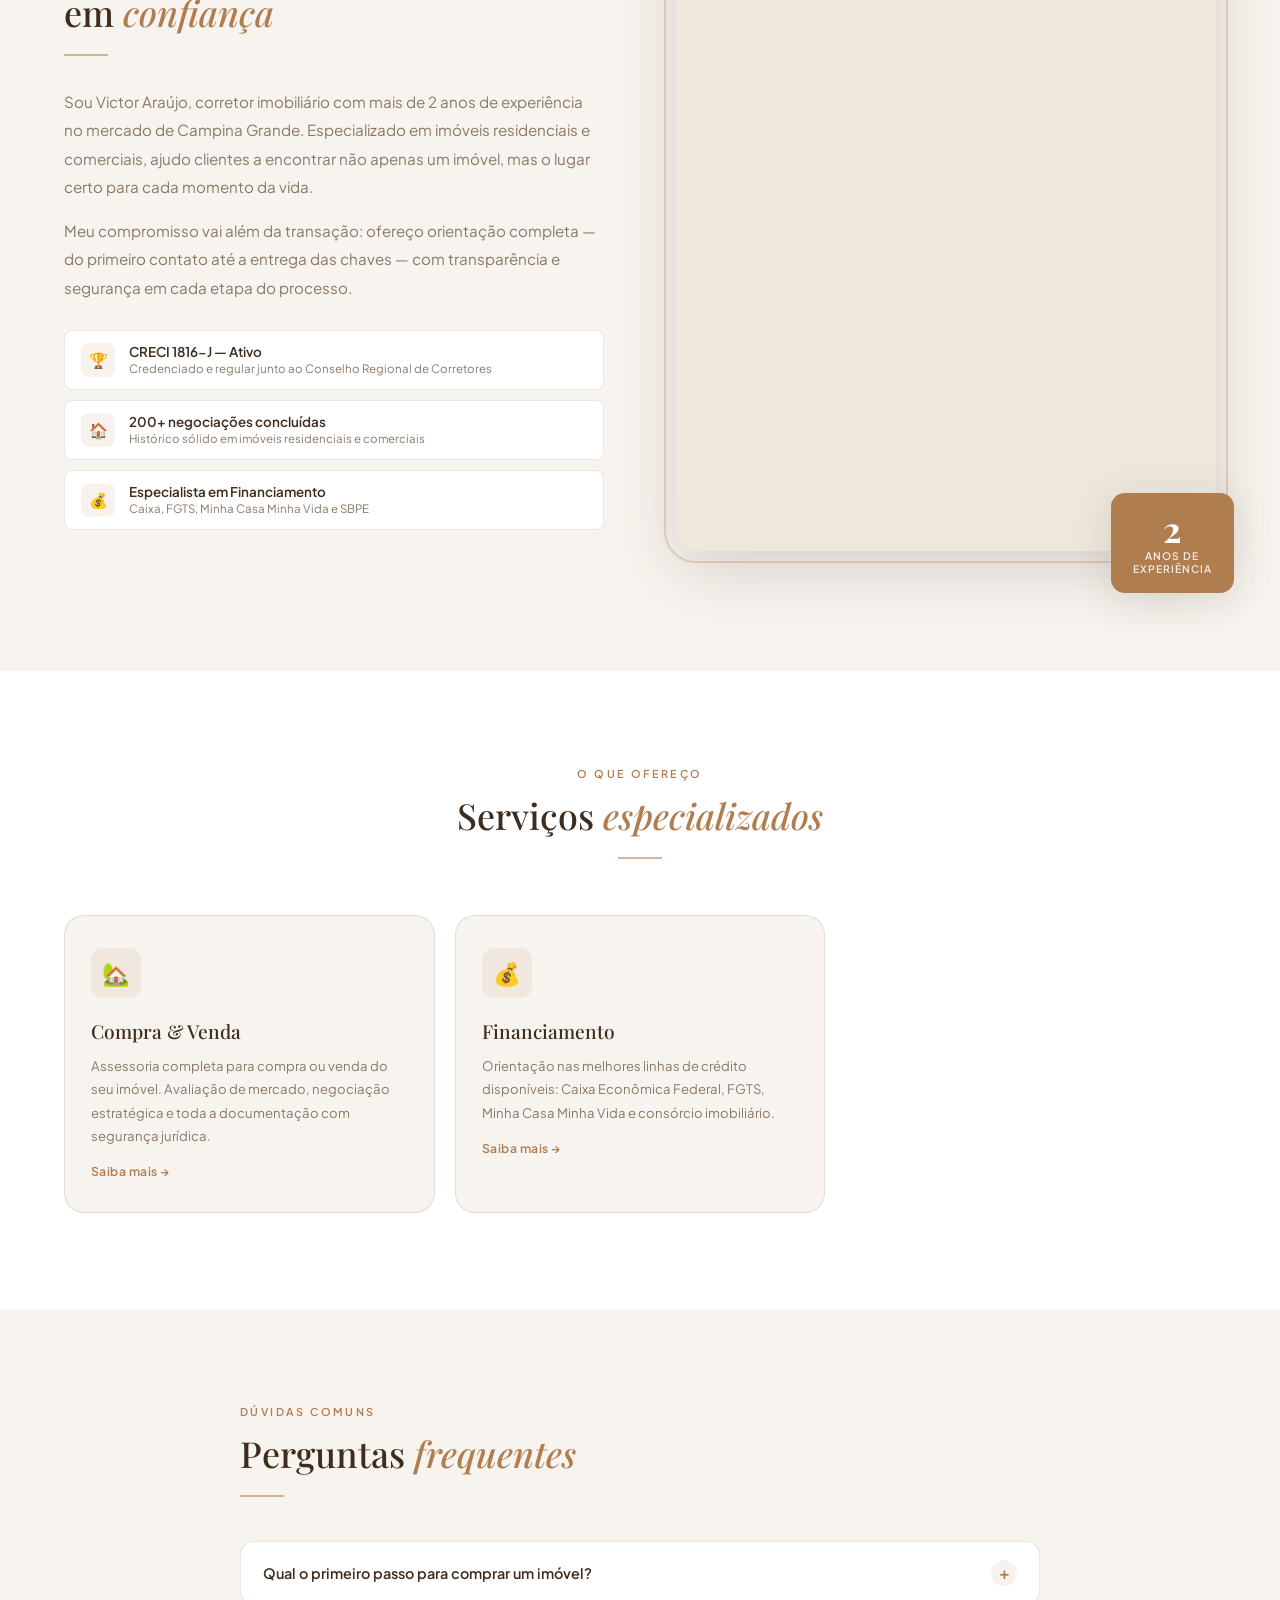
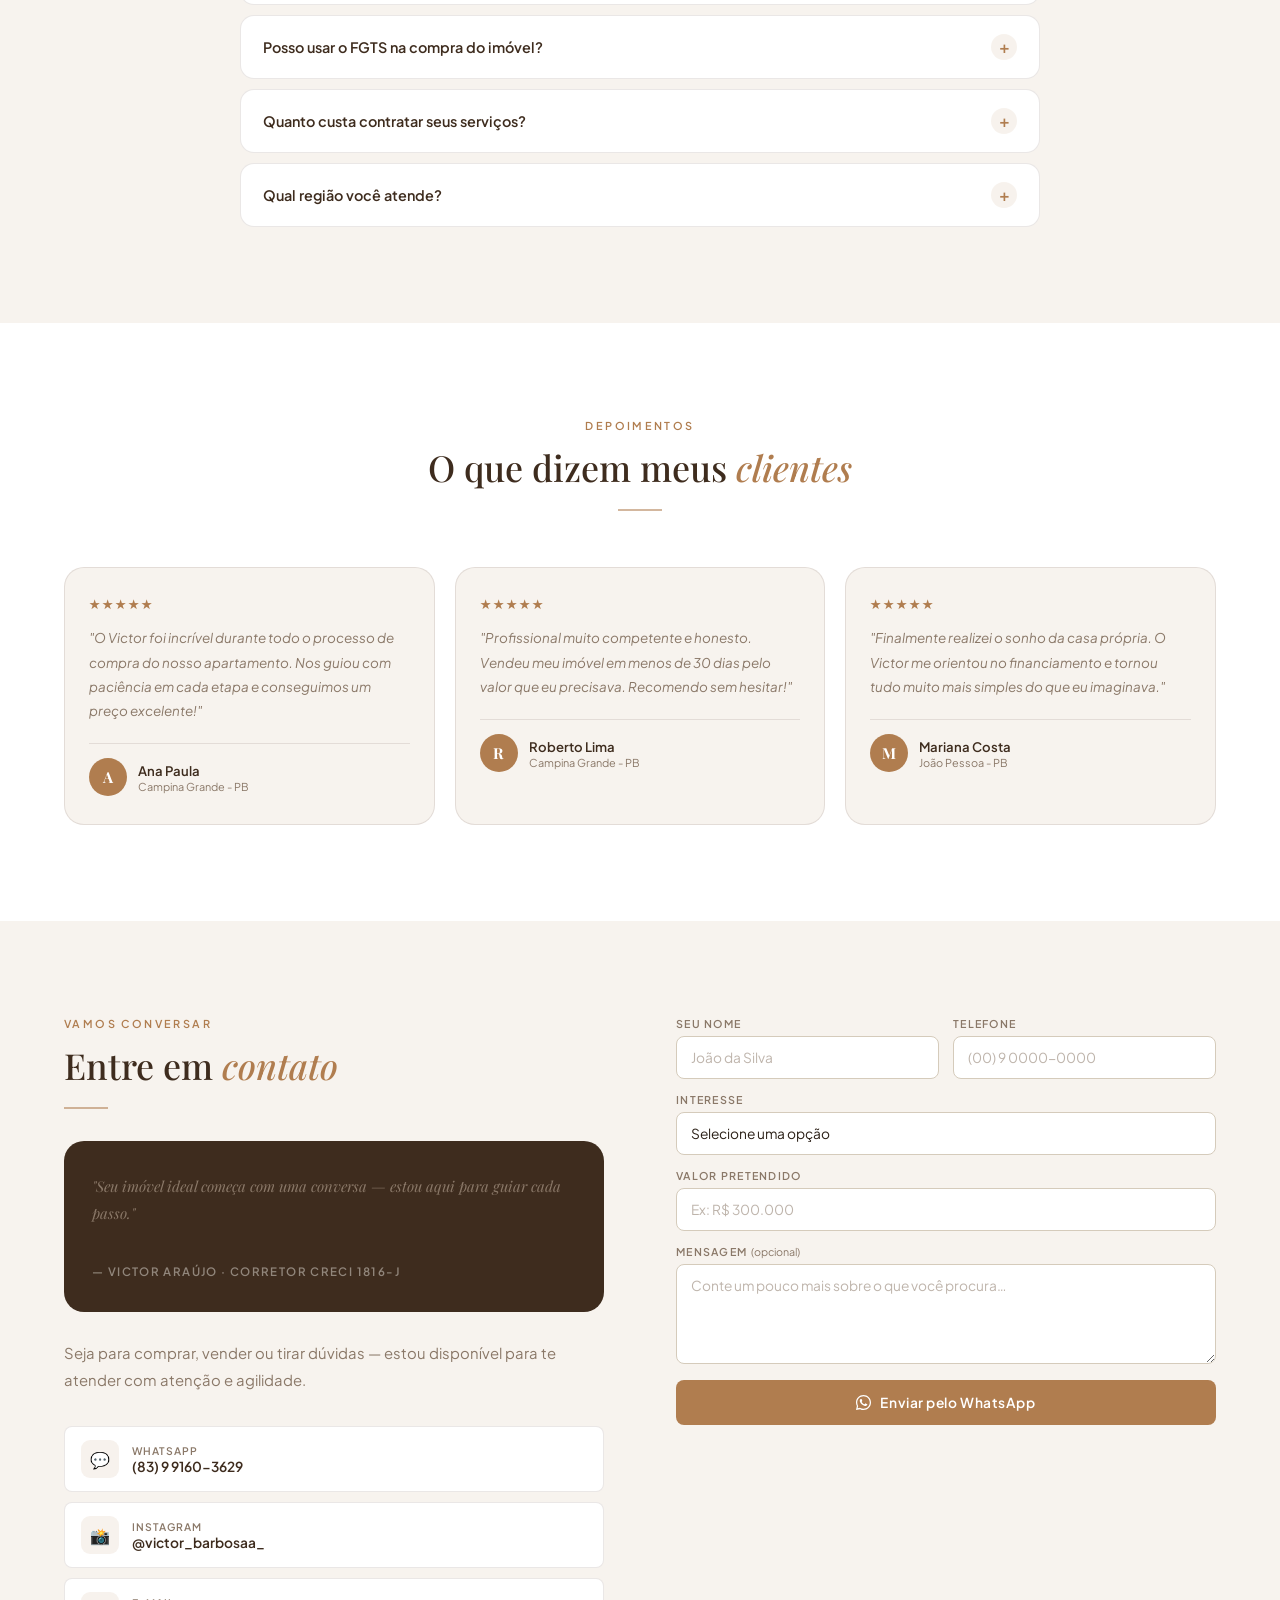
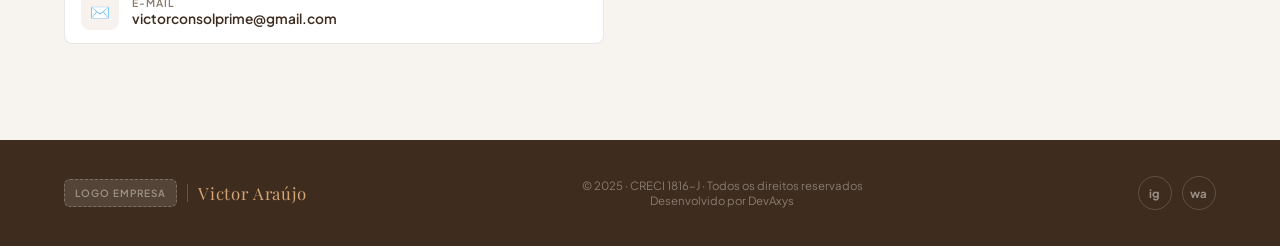
==== commit e2dd91f5: "Update PortfolioFinal.html" ====
--- a/PortfolioFinal.html
+++ b/PortfolioFinal.html
@@ -321,7 +321,7 @@
             <div class="stat-lbl">Anos de experiência</div>
           </div>
           <div>
-            <div class="stat-num">98%</div>
+            <div class="stat-num">100%</div>
             <div class="stat-lbl">Clientes satisfeitos</div>
           </div>
         </div>
@@ -435,7 +435,7 @@
             <div class="cred-ic" aria-hidden="true">💰</div>
             <div>
               <div class="cred-name">Especialista em Financiamento</div>
-              <div class="cred-desc">Caixa, FGTS, Minha Casa Minha Vida e consórcio</div>
+              <div class="cred-desc">Caixa, FGTS, Minha Casa Minha Vida e SBPE</div>
             </div>
           </li>
         </ul>
@@ -490,12 +490,6 @@
           <p class="svc-desc">Orientação nas melhores linhas de crédito disponíveis: Caixa Econômica Federal, FGTS, Minha Casa Minha Vida e consórcio imobiliário.</p>
           <a href="#contato" class="svc-link" aria-label="Saiba mais sobre financiamento imobiliário">Saiba mais →</a>
         </article>
-        <article class="service-card fade-in">
-          <div class="svc-icon" aria-hidden="true">🔑</div>
-          <h3 class="svc-name">Locação</h3>
-          <p class="svc-desc">Intermediação de contratos de aluguel com análise de perfil do inquilino, garantias locatícias e gestão completa de documentos.</p>
-          <a href="#contato" class="svc-link" aria-label="Saiba mais sobre locação de imóveis">Saiba mais →</a>
-        </article>
       </div>
     </section>
 
@@ -583,7 +577,7 @@
           <blockquote class="t-text">"O Victor foi incrível durante todo o processo de compra do nosso apartamento. Nos guiou com paciência em cada etapa e conseguimos um preço excelente!"</blockquote>
           <div class="t-author">
             <div class="t-avatar" aria-hidden="true">A</div><!-- inicial do nome -->
-            <div><div class="t-name">Ana Paula</div><div class="t-loc">São Paulo, SP</div></div>
+            <div><div class="t-name">Ana Paula</div><div class="t-loc">Campina Grande - PB</div></div>
           </div>
         </article>
 
@@ -592,7 +586,7 @@
           <blockquote class="t-text">"Profissional muito competente e honesto. Vendeu meu imóvel em menos de 30 dias pelo valor que eu precisava. Recomendo sem hesitar!"</blockquote>
           <div class="t-author">
             <div class="t-avatar" aria-hidden="true">R</div>
-            <div><div class="t-name">Roberto Lima</div><div class="t-loc">Campinas, SP</div></div>
+            <div><div class="t-name">Roberto Lima</div><div class="t-loc">Campina Grande - PB</div></div>
           </div>
         </article>
 
@@ -601,7 +595,7 @@
           <blockquote class="t-text">"Finalmente realizei o sonho da casa própria. O Victor me orientou no financiamento e tornou tudo muito mais simples do que eu imaginava."</blockquote>
           <div class="t-author">
             <div class="t-avatar" aria-hidden="true">M</div>
-            <div><div class="t-name">Mariana Costa</div><div class="t-loc">Curitiba, PR</div></div>
+            <div><div class="t-name">Mariana Costa</div><div class="t-loc">João Pessoa - PB</div></div>
           </div>
         </article>
       </div>
@@ -692,7 +686,6 @@
               <option value="" disabled selected>Selecione uma opção</option>
               <option value="comprar">Comprar imóvel</option>
               <option value="vender">Vender imóvel</option>
-              <option value="alugar">Alugar imóvel</option>
               <option value="financiamento">Financiamento</option>
               <option value="outro">Outro</option>
             </select>
